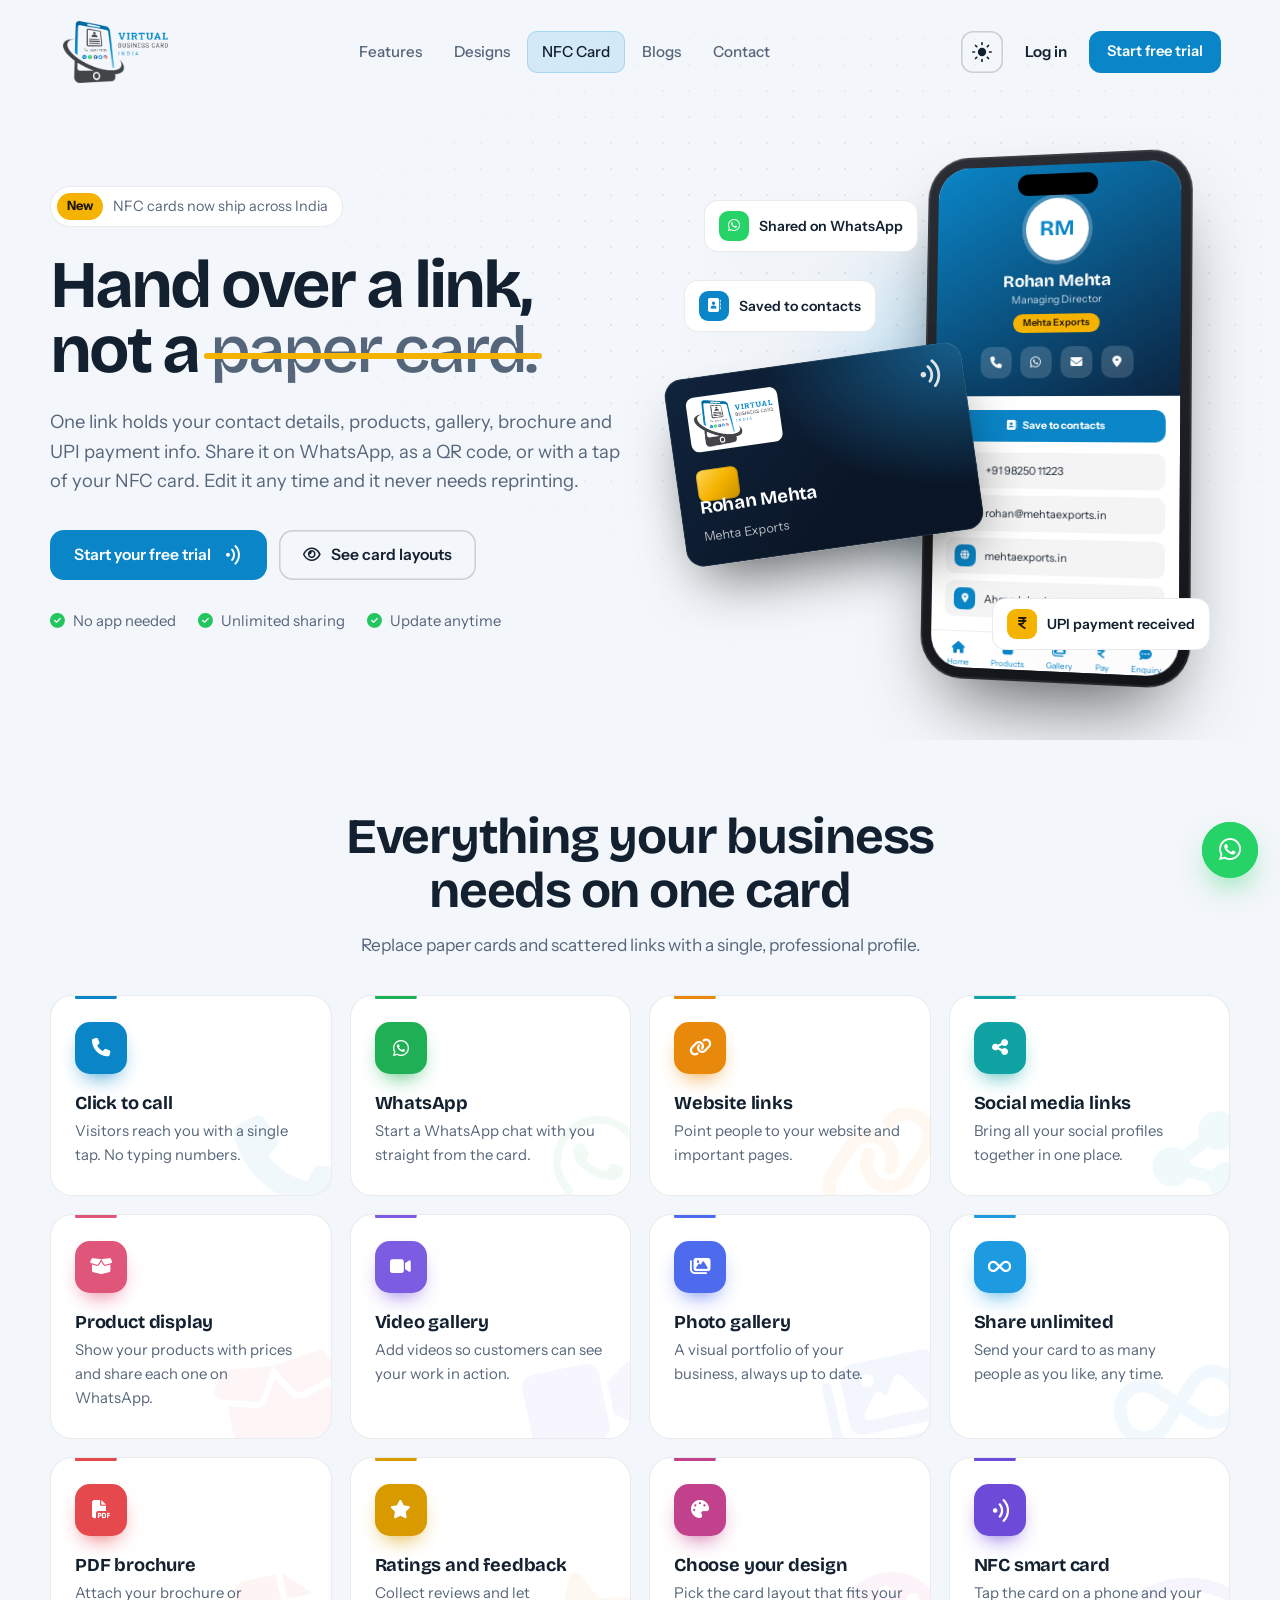
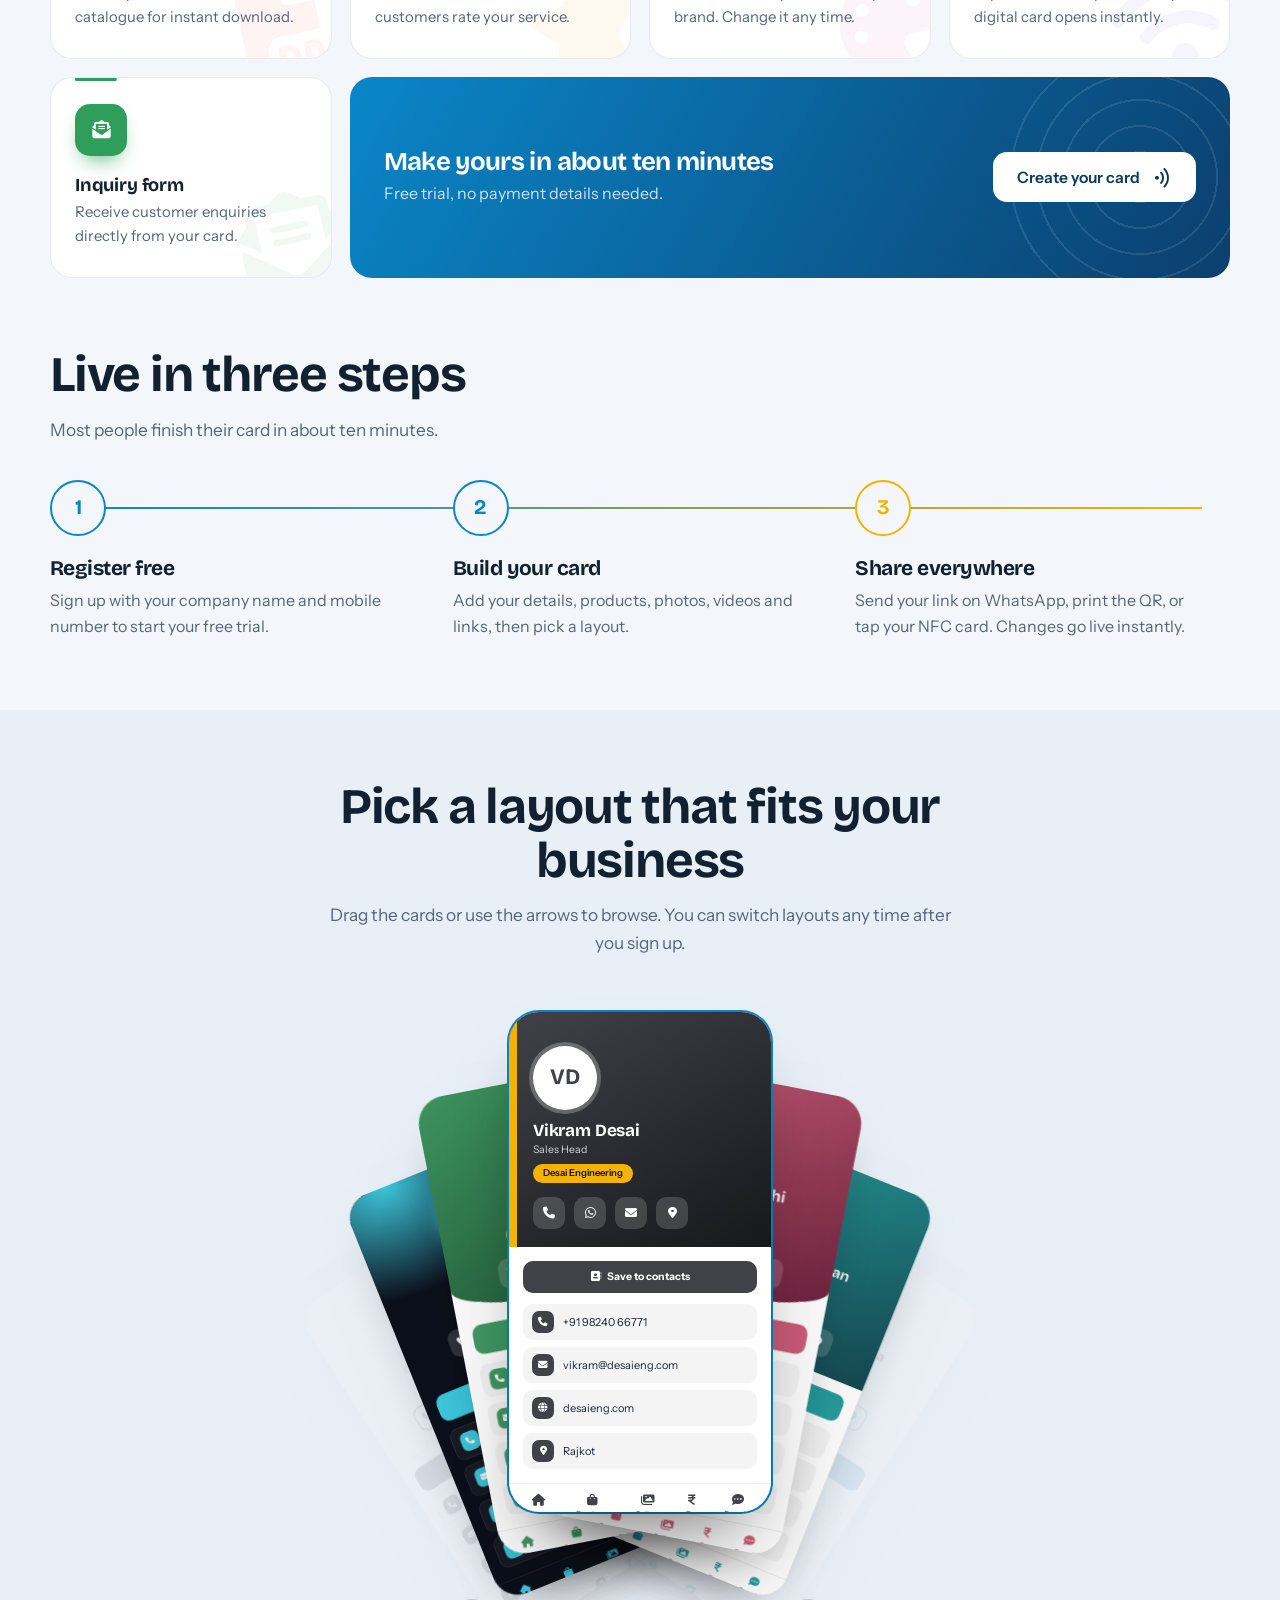
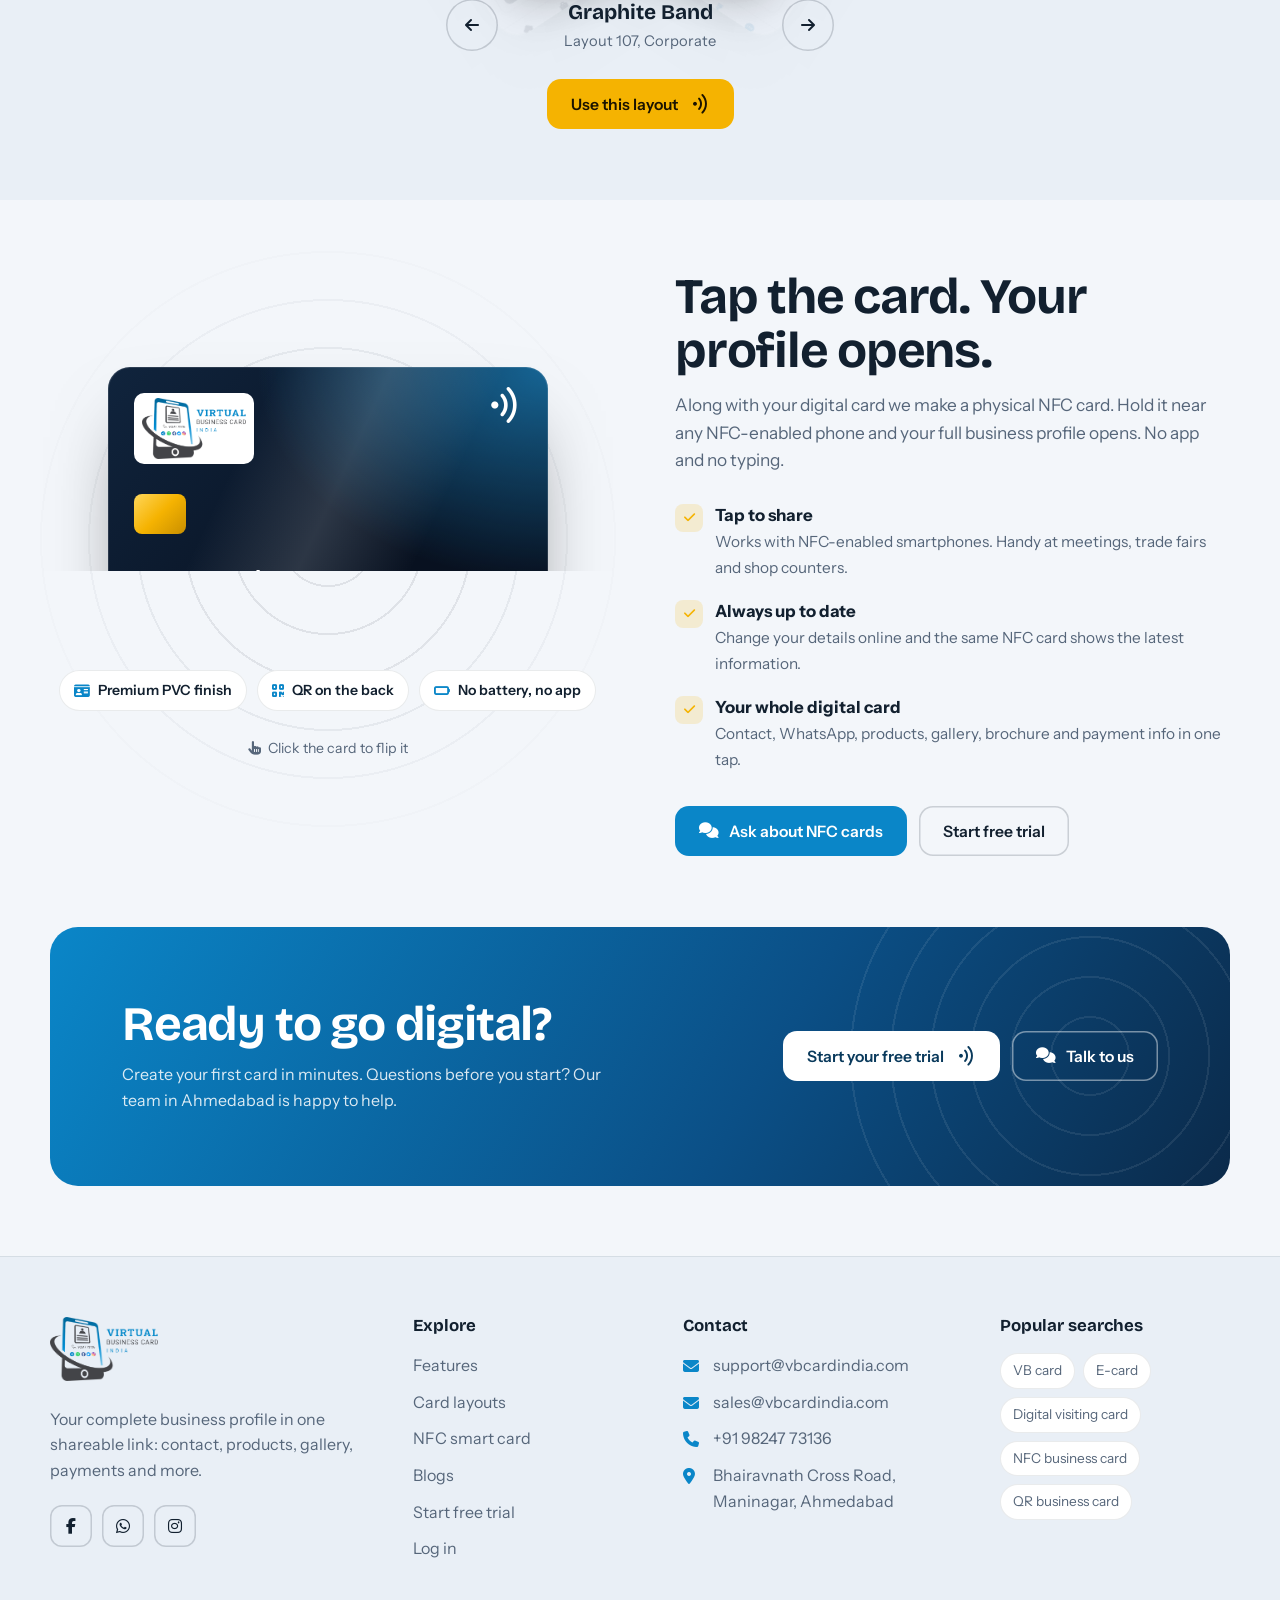
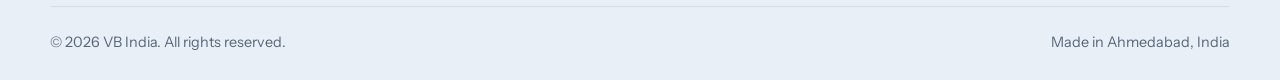
==== index.html @ c8667eff "latest" ====
<!DOCTYPE html>
<html lang="en" data-theme="dark">
<head>
  <meta charset="UTF-8">
  <meta name="viewport" content="width=device-width, initial-scale=1">
  <title>Virtual Business Card India | Digital business card &amp; NFC card</title>
  <meta name="description" content="Share your contact details, products, gallery, brochure and payment info in one link, on WhatsApp, social media, QR code or an NFC card.">
  <link rel="icon" href="assets/images/favicon.png">
  <script>(function(){var t;try{t=localStorage.getItem('vbc-theme')}catch(e){}document.documentElement.setAttribute('data-theme',t||(matchMedia('(prefers-color-scheme: light)').matches?'light':'dark'))})();</script>
  <link rel="stylesheet" href="assets/css/fonts.css">
  <link rel="stylesheet" href="assets/css/fontawesome.min.css">
  <link rel="stylesheet" href="assets/css/style.css">
</head>
<body>

<!-- ============ Header ============ -->
<header class="site-header">
  <div class="container nav-shell">
    <a href="index.html" class="logo" aria-label="Virtual Business Card India home">
      <img class="logo-for-light" src="assets/images/logo-light.png" alt="Virtual Business Card India">
      <img class="logo-for-dark" src="assets/images/logo-dark.png" alt="Virtual Business Card India">
    </a>
    <ul class="nav-links">
      <li><a href="#features">Features</a></li>
      <li><a href="#designs">Designs</a></li>
      <li><a href="#nfc">NFC Card</a></li>
      <li><a href="#">Blogs</a></li>
      <li><a href="#contact">Contact</a></li>
    </ul>
    <div class="nav-actions">
      <button class="theme-toggle" type="button" aria-label="Switch theme">
        <svg viewBox="0 0 24 24" fill="none" aria-hidden="true">
          <mask id="moonMask"><rect width="24" height="24" fill="#fff"/><circle class="moon-mask" cx="24" cy="4" r="7" fill="#000"/></mask>
          <circle class="sun-core" cx="12" cy="12" r="5" fill="currentColor" mask="url(#moonMask)"/>
          <g class="sun-rays" stroke="currentColor" stroke-width="2" stroke-linecap="round"><path d="M12 1v2M12 21v2M4.2 4.2l1.4 1.4M18.4 18.4l1.4 1.4M1 12h2M21 12h2M4.2 19.8l1.4-1.4M18.4 5.6l1.4-1.4"/></g>
        </svg>
      </button>
      <a href="login.html" class="nav-login">Log in</a>
      <a href="register.html" class="btn btn-sm">Start free trial</a>
      <button class="menu-toggle" type="button" aria-label="Open menu" aria-expanded="false"><span></span><span></span><span></span></button>
    </div>
  </div>
</header>

<main>
<!-- ============ Hero ============ -->
<section class="hero">
  <div class="container hero-grid">
    <div>
      <span class="hero-badge"><b>New</b> NFC cards now ship across India</span>
      <h1>
        <span class="line">Hand over a link,</span>
        <span class="line">not a <span class="strike">paper card.</span></span>
      </h1>
      <p class="hero-lead">One link holds your contact details, products, gallery, brochure and UPI payment info. Share it on WhatsApp, as a QR code, or with a tap of your NFC card. Edit it any time and it never needs reprinting.</p>
      <div class="hero-ctas">
        <a href="register.html" class="btn">Start your free trial <span class="tap"><i class="fa-solid fa-wifi fa-rotate-90"></i></span></a>
        <a href="#designs" class="btn btn-ghost"><i class="fa-regular fa-eye"></i> See card layouts</a>
      </div>
      <div class="hero-proof">
        <span><i class="fa-solid fa-circle-check"></i> No app needed</span>
        <span><i class="fa-solid fa-circle-check"></i> Unlimited sharing</span>
        <span><i class="fa-solid fa-circle-check"></i> Update anytime</span>
      </div>
    </div>

    <div class="stage" id="stage" aria-label="An NFC card tapping a phone to open a digital business card">
      <div class="stage-glow"></div>
      <div class="phone">
        <div class="phone-screen">
          <div class="phone-notch"></div>
          <div class="phone-idle"><div><i class="fa-solid fa-wifi fa-rotate-90 nfc-ico"></i>Hold an NFC card near<br>the phone</div></div>
          <div id="heroPhoneCard" class="vcard-slot"></div>
        </div>
      </div>
      <div class="tap-rings" aria-hidden="true"><i></i><i></i><i></i></div>
      <div class="nfc-card" aria-hidden="true">
        <div class="logo-chip"><img src="assets/images/logo-light.png" alt=""></div>
        <i class="fa-solid fa-wifi waves"></i>
        <div class="chip"></div>
        <div class="nfc-name"><b>Rohan Mehta</b><small>Mehta Exports</small></div>
      </div>
      <span class="float-chip" style="left: 30px; top: 70px;"><span class="ic" style="background:#25D366"><i class="fa-brands fa-whatsapp"></i></span>Shared on WhatsApp</span>
      <span class="float-chip" style="left: 10px; top: 150px;"><span class="ic" style="background:var(--brand-deep)"><i class="fa-solid fa-address-book"></i></span>Saved to contacts</span>
      <span class="float-chip" style="right: 20px; bottom: 40px;"><span class="ic" style="background:var(--marigold);color:#1b1300"><i class="fa-solid fa-indian-rupee-sign"></i></span>UPI payment received</span>
    </div>
  </div>
</section>

<!-- ============ Features ============ -->
<section class="section" id="features">
  <div class="container">
    <div class="section-head center">
      <h2>Everything your business needs on one card</h2>
      <p>Replace paper cards and scattered links with a single, professional profile.</p>
    </div>
    <div class="feat-grid">
      <article class="feat" style="--a:#0A86C8">
        <span class="feat-ic"><i class="fa-solid fa-phone"></i></span>
        <h3>Click to call</h3>
        <p>Visitors reach you with a single tap. No typing numbers.</p>
        <i class="fa-solid fa-phone feat-ghost" aria-hidden="true"></i>
      </article>
      <article class="feat" style="--a:#1FAF55">
        <span class="feat-ic"><i class="fa-brands fa-whatsapp"></i></span>
        <h3>WhatsApp</h3>
        <p>Start a WhatsApp chat with you straight from the card.</p>
        <i class="fa-brands fa-whatsapp feat-ghost" aria-hidden="true"></i>
      </article>
      <article class="feat" style="--a:#E8890C">
        <span class="feat-ic"><i class="fa-solid fa-link"></i></span>
        <h3>Website links</h3>
        <p>Point people to your website and important pages.</p>
        <i class="fa-solid fa-link feat-ghost" aria-hidden="true"></i>
      </article>
      <article class="feat" style="--a:#0FA3A3">
        <span class="feat-ic"><i class="fa-solid fa-share-nodes"></i></span>
        <h3>Social media links</h3>
        <p>Bring all your social profiles together in one place.</p>
        <i class="fa-solid fa-share-nodes feat-ghost" aria-hidden="true"></i>
      </article>
      <article class="feat" style="--a:#E0567A">
        <span class="feat-ic"><i class="fa-solid fa-box-open"></i></span>
        <h3>Product display</h3>
        <p>Show your products with prices and share each one on WhatsApp.</p>
        <i class="fa-solid fa-box-open feat-ghost" aria-hidden="true"></i>
      </article>
      <article class="feat" style="--a:#7C5CE0">
        <span class="feat-ic"><i class="fa-solid fa-video"></i></span>
        <h3>Video gallery</h3>
        <p>Add videos so customers can see your work in action.</p>
        <i class="fa-solid fa-video feat-ghost" aria-hidden="true"></i>
      </article>
      <article class="feat" style="--a:#4F6BED">
        <span class="feat-ic"><i class="fa-solid fa-images"></i></span>
        <h3>Photo gallery</h3>
        <p>A visual portfolio of your business, always up to date.</p>
        <i class="fa-solid fa-images feat-ghost" aria-hidden="true"></i>
      </article>
      <article class="feat" style="--a:#1E9BE0">
        <span class="feat-ic"><i class="fa-solid fa-infinity"></i></span>
        <h3>Share unlimited</h3>
        <p>Send your card to as many people as you like, any time.</p>
        <i class="fa-solid fa-infinity feat-ghost" aria-hidden="true"></i>
      </article>
      <article class="feat" style="--a:#E5484D">
        <span class="feat-ic"><i class="fa-solid fa-file-pdf"></i></span>
        <h3>PDF brochure</h3>
        <p>Attach your brochure or catalogue for instant download.</p>
        <i class="fa-solid fa-file-pdf feat-ghost" aria-hidden="true"></i>
      </article>
      <article class="feat" style="--a:#D99A00">
        <span class="feat-ic"><i class="fa-solid fa-star"></i></span>
        <h3>Ratings and feedback</h3>
        <p>Collect reviews and let customers rate your service.</p>
        <i class="fa-solid fa-star feat-ghost" aria-hidden="true"></i>
      </article>
      <article class="feat" style="--a:#C2418C">
        <span class="feat-ic"><i class="fa-solid fa-palette"></i></span>
        <h3>Choose your design</h3>
        <p>Pick the card layout that fits your brand. Change it any time.</p>
        <i class="fa-solid fa-palette feat-ghost" aria-hidden="true"></i>
      </article>
      <article class="feat" style="--a:#6D4BD8">
        <span class="feat-ic"><i class="fa-solid fa-wifi fa-rotate-90"></i></span>
        <h3>NFC smart card</h3>
        <p>Tap the card on a phone and your digital card opens instantly.</p>
        <i class="fa-solid fa-wifi fa-rotate-90 feat-ghost" aria-hidden="true"></i>
      </article>
      <article class="feat" style="--a:#2F9E5B">
        <span class="feat-ic"><i class="fa-solid fa-envelope-open-text"></i></span>
        <h3>Inquiry form</h3>
        <p>Receive customer enquiries directly from your card.</p>
        <i class="fa-solid fa-envelope-open-text feat-ghost" aria-hidden="true"></i>
      </article>
      <div class="feat-cta">
        <div>
          <h3>Make yours in about ten minutes</h3>
          <p>Free trial, no payment details needed.</p>
        </div>
        <a href="register.html" class="btn btn-light">Create your card <span class="tap"><i class="fa-solid fa-wifi fa-rotate-90"></i></span></a>
      </div>
    </div>
  </div>
</section>

<!-- ============ How it works ============ -->
<section class="section" style="padding-top:0">
  <div class="container">
    <div class="section-head">
      <h2>Live in three steps</h2>
      <p>Most people finish their card in about ten minutes.</p>
    </div>
    <div class="steps">
      <div class="step"><span class="step-num">1</span><h3>Register free</h3><p>Sign up with your company name and mobile number to start your free trial.</p></div>
      <div class="step"><span class="step-num">2</span><h3>Build your card</h3><p>Add your details, products, photos, videos and links, then pick a layout.</p></div>
      <div class="step"><span class="step-num">3</span><h3>Share everywhere</h3><p>Send your link on WhatsApp, print the QR, or tap your NFC card. Changes go live instantly.</p></div>
    </div>
  </div>
</section>

<!-- ============ Card layouts deck ============ -->
<section class="section layouts" id="designs">
  <div class="container">
    <div class="section-head center">
      <h2>Pick a layout that fits your business</h2>
      <p>Drag the cards or use the arrows to browse. You can switch layouts any time after you sign up.</p>
    </div>
    <div class="deck" id="deck" tabindex="0" aria-roledescription="carousel" aria-label="Card layouts. Use left and right arrow keys to browse."></div>
    <div class="deck-controls">
      <button class="deck-arrow" id="deckPrev" type="button" aria-label="Previous layout"><i class="fa-solid fa-arrow-left"></i></button>
      <div class="deck-info" aria-live="polite">
        <div class="d-name" id="deckName"></div>
        <div class="d-sub" id="deckSub"></div>
      </div>
      <button class="deck-arrow" id="deckNext" type="button" aria-label="Next layout"><i class="fa-solid fa-arrow-right"></i></button>
    </div>
    <div class="deck-use"><a href="register.html" id="deckUse" class="btn btn-gold">Use this layout <span class="tap"><i class="fa-solid fa-wifi fa-rotate-90"></i></span></a></div>
  </div>
</section>

<!-- ============ NFC ============ -->
<section class="section" id="nfc">
  <div class="container nfc-grid">
    <div class="nfc-visual">
      <div class="flip-card" id="flipCard" tabindex="0" role="button" aria-pressed="false" aria-label="Flip the NFC card">
        <div class="flip-face flip-front">
          <div class="logo-chip"><img src="assets/images/logo-light.png" alt=""></div>
          <i class="fa-solid fa-wifi waves"></i>
          <div class="chip"></div>
          <div class="flip-name"><b>Your name here</b><small>NFC smart card</small></div>
        </div>
        <div class="flip-face flip-back">
          <div class="qr" id="qr" aria-hidden="true"></div>
          <div>
            <h4>No NFC? Scan the QR.</h4>
            <p>Every card has a QR code on the back that opens the same profile on any phone camera.</p>
          </div>
        </div>
      </div>
      <div class="nfc-specs">
        <span><i class="fa-solid fa-id-card"></i> Premium PVC finish</span>
        <span><i class="fa-solid fa-qrcode"></i> QR on the back</span>
        <span><i class="fa-solid fa-battery-empty"></i> No battery, no app</span>
      </div>
      <span class="flip-hint"><i class="fa-solid fa-hand-pointer"></i> Click the card to flip it</span>
    </div>
    <div>
      <div class="section-head" style="margin-bottom:0">
        <h2>Tap the card. Your profile opens.</h2>
        <p>Along with your digital card we make a physical NFC card. Hold it near any NFC-enabled phone and your full business profile opens. No app and no typing.</p>
      </div>
      <ul class="check-list">
        <li><i class="fa-solid fa-check"></i><div><b>Tap to share</b><span>Works with NFC-enabled smartphones. Handy at meetings, trade fairs and shop counters.</span></div></li>
        <li><i class="fa-solid fa-check"></i><div><b>Always up to date</b><span>Change your details online and the same NFC card shows the latest information.</span></div></li>
        <li><i class="fa-solid fa-check"></i><div><b>Your whole digital card</b><span>Contact, WhatsApp, products, gallery, brochure and payment info in one tap.</span></div></li>
      </ul>
      <div class="btn-row">
        <button class="btn" type="button" data-open-modal><i class="fa-solid fa-comments"></i> Ask about NFC cards</button>
        <a href="register.html" class="btn btn-ghost">Start free trial</a>
      </div>
    </div>
  </div>
</section>

<!-- ============ CTA ============ -->
<section class="section" style="padding-top:0">
  <div class="container">
    <div class="cta-band reveal">
      <div>
        <h2>Ready to go digital?</h2>
        <p>Create your first card in minutes. Questions before you start? Our team in Ahmedabad is happy to help.</p>
      </div>
      <div class="btn-row">
        <a href="register.html" class="btn btn-light">Start your free trial <span class="tap"><i class="fa-solid fa-wifi fa-rotate-90"></i></span></a>
        <button class="btn btn-ghost" type="button" data-open-modal><i class="fa-solid fa-comments"></i> Talk to us</button>
      </div>
    </div>
  </div>
</section>
</main>

<!-- ============ Footer ============ -->
<footer class="site-footer" id="contact">
  <div class="container">
    <div class="footer-grid">
      <div>
        <a href="index.html" class="logo">
          <img class="logo-for-light" src="assets/images/logo-light.png" alt="Virtual Business Card India">
          <img class="logo-for-dark" src="assets/images/logo-dark.png" alt="Virtual Business Card India">
        </a>
        <p class="footer-about">Your complete business profile in one shareable link: contact, products, gallery, payments and more.</p>
        <div class="socials">
          <a href="#" aria-label="Facebook"><i class="fa-brands fa-facebook-f"></i></a>
          <a href="https://wa.me/919824773136" aria-label="WhatsApp" target="_blank" rel="noopener"><i class="fa-brands fa-whatsapp"></i></a>
          <a href="#" aria-label="Instagram"><i class="fa-brands fa-instagram"></i></a>
        </div>
      </div>
      <div>
        <h4>Explore</h4>
        <ul class="footer-links">
          <li><a href="#features">Features</a></li>
          <li><a href="#designs">Card layouts</a></li>
          <li><a href="#nfc">NFC smart card</a></li>
          <li><a href="#">Blogs</a></li>
          <li><a href="register.html">Start free trial</a></li>
          <li><a href="login.html">Log in</a></li>
        </ul>
      </div>
      <div>
        <h4>Contact</h4>
        <ul class="footer-links footer-contact">
          <li><i class="fa-solid fa-envelope"></i><a href="mailto:support@vbcardindia.com">support@vbcardindia.com</a></li>
          <li><i class="fa-solid fa-envelope"></i><a href="mailto:sales@vbcardindia.com">sales@vbcardindia.com</a></li>
          <li><i class="fa-solid fa-phone"></i><a href="tel:+919824773136">+91 98247 73136</a></li>
          <li><i class="fa-solid fa-location-dot"></i><span>Bhairavnath Cross Road, Maninagar, Ahmedabad</span></li>
        </ul>
      </div>
      <div>
        <h4>Popular searches</h4>
        <div class="tags">
          <a href="#">VB card</a><a href="#">E-card</a><a href="#">Digital visiting card</a><a href="#">NFC business card</a><a href="#">QR business card</a>
        </div>
      </div>
    </div>
    <div class="footer-bottom">
      <span>© <span data-year>2026</span> VB India. All rights reserved.</span>
      <span>Made in Ahmedabad, India</span>
    </div>
  </div>
</footer>

<a class="wa-float" href="https://wa.me/919824773136" target="_blank" rel="noopener" aria-label="Chat on WhatsApp"><i class="fa-brands fa-whatsapp"></i></a>

<!-- ============ Talk to us modal ============ -->
<div class="modal" id="talkModal" aria-hidden="true" role="dialog" aria-modal="true" aria-labelledby="talkTitle">
  <div class="modal-box">
    <button class="modal-close" type="button" aria-label="Close"><i class="fa-solid fa-xmark"></i></button>
    <h3 id="talkTitle">Talk to us</h3>
    <p>Leave your details and we'll call you back, usually within a working day.</p>
    <form novalidate>
      <div class="field">
        <input id="tName" type="text" placeholder=" " required autocomplete="name">
        <i class="fa-solid fa-user"></i><label for="tName">Name</label>
        <div class="err">Enter your name.</div>
      </div>
      <div class="field">
        <input id="tMobile" type="tel" placeholder=" " required data-type="mobile" inputmode="numeric" autocomplete="tel">
        <i class="fa-solid fa-phone"></i><label for="tMobile">Mobile number</label>
        <div class="err">Enter a 10-digit mobile number.</div>
      </div>
      <div class="field">
        <textarea id="tMsg" placeholder=" "></textarea>
        <i class="fa-solid fa-message"></i><label for="tMsg">Message (optional)</label>
      </div>
      <button class="btn btn-block" type="submit">Send message <i class="fa-solid fa-paper-plane"></i></button>
    </form>
  </div>
</div>

<script src="assets/js/cards.js"></script>
<script src="assets/js/main.js"></script>
<script src="assets/js/home.js"></script>
</body>
</html>
---- assets/css/fonts.css ----
/* Self-hosted variable fonts (work offline) */
@font-face {
  font-family: "Bricolage Grotesque";
  src: url("../fonts/bricolage-grotesque-latin-wght-normal.woff2") format("woff2-variations");
  font-weight: 200 800; font-style: normal; font-display: swap;
}
@font-face {
  font-family: "Instrument Sans";
  src: url("../fonts/instrument-sans-latin-wght-normal.woff2") format("woff2-variations");
  font-weight: 400 700; font-style: normal; font-display: swap;
}
---- assets/css/style.css ----
/* ==========================================================================
   Virtual Business Card India — main stylesheet
   Themes: [data-theme="dark"] (default) and [data-theme="light"]
   ========================================================================== */

/* ---------- Tokens ---------- */
:root {
  --font-display: "Bricolage Grotesque", "Segoe UI", system-ui, sans-serif;
  --font-body: "Instrument Sans", "Segoe UI", system-ui, sans-serif;

  /* brand (taken from the logo) */
  --brand: #1E9BE0;          /* logo blue, lifted for dark bg */
  --brand-deep: #0A86C8;     /* logo blue */
  --brand-soft: rgba(30, 155, 224, .14);
  --marigold: #F5B301;       /* warm accent: NFC chip, highlights */
  --marigold-soft: rgba(245, 179, 1, .16);
  --graphite: #404247;       /* logo grey */
  --ok: #22C55E;
  --danger: #F0525F;

  --radius-s: 10px;
  --radius-m: 16px;
  --radius-l: 28px;
  --ease-out: cubic-bezier(.22, 1, .36, 1);
  --ease-spring: cubic-bezier(.34, 1.56, .64, 1);
  --container: 1180px;
}

[data-theme="dark"] {
  --bg: #0B1422;
  --bg-2: #0F1B2D;
  --surface: #13213A;
  --surface-2: #192A46;
  --line: rgba(220, 232, 248, .09);
  --line-strong: rgba(220, 232, 248, .18);
  --text: #E9EFF6;
  --muted: #93A3BA;
  --header-bg: rgba(11, 20, 34, .72);
  --shadow: 0 24px 60px -20px rgba(0, 0, 0, .6);
  --grid-dot: rgba(220, 232, 248, .07);
  color-scheme: dark;
}

[data-theme="light"] {
  --bg: #F3F6FA;
  --bg-2: #E9EFF6;
  --surface: #FFFFFF;
  --surface-2: #F6F9FC;
  --line: rgba(18, 32, 47, .09);
  --line-strong: rgba(18, 32, 47, .18);
  --text: #12202F;
  --muted: #56667A;
  --brand: #0A86C8;
  --header-bg: rgba(255, 255, 255, .78);
  --shadow: 0 24px 60px -24px rgba(16, 40, 72, .28);
  --grid-dot: rgba(18, 32, 47, .08);
  color-scheme: light;
}

/* ---------- Base ---------- */
*, *::before, *::after { box-sizing: border-box; }
html { scroll-behavior: smooth; }
body {
  margin: 0;
  font-family: var(--font-body);
  font-size: 1rem;
  line-height: 1.6;
  color: var(--text);
  background: var(--bg);
  -webkit-font-smoothing: antialiased;
  overflow-x: hidden;
  transition: background-color .4s ease, color .4s ease;
}
img { max-width: 100%; display: block; }
a { color: inherit; text-decoration: none; }
button { font: inherit; color: inherit; cursor: pointer; border: 0; background: none; }
h1, h2, h3, h4 { font-family: var(--font-display); line-height: 1.08; margin: 0; letter-spacing: -.025em; }
p { margin: 0; }
:focus-visible { outline: 2px solid var(--brand); outline-offset: 3px; border-radius: 6px; }
::selection { background: var(--brand); color: #fff; }

.container { width: min(var(--container), 100% - 40px); margin-inline: auto; }
.section { padding-block: clamp(44px, 5.5vw, 76px); position: relative; }
.section-head { max-width: 640px; margin-bottom: 36px; }
.section-head h2 { font-size: clamp(2rem, 4.2vw, 3.1rem); }
.section-head p { color: var(--muted); margin-top: 14px; font-size: 1.08rem; max-width: 56ch; }
.section-head.center { margin-inline: auto; text-align: center; }
.section-head.center p { margin-inline: auto; }
.sr-only { position: absolute; width: 1px; height: 1px; overflow: hidden; clip: rect(0 0 0 0); white-space: nowrap; }

/* logo swaps with theme */
.logo { display: inline-flex; align-items: center; }
.logo img { height: 62px; width: auto; }
[data-theme="dark"] .logo-for-light,
[data-theme="light"] .logo-for-dark { display: none; }

/* ---------- Buttons ----------
   Primary: NFC "tap" rings pulse out from the icon on hover,
   plus a click ripple from the pointer position.                  */
.btn {
  --btn-bg: var(--brand-deep);
  --btn-fg: #fff;
  position: relative;
  display: inline-flex; align-items: center; justify-content: center; gap: 10px;
  height: 50px; padding: 0 24px;
  border-radius: 14px;
  font-weight: 600; font-size: .98rem;
  background: var(--btn-bg); color: var(--btn-fg);
  overflow: hidden; isolation: isolate;
  transition: transform .35s var(--ease-spring), box-shadow .35s ease, background-color .3s ease;
  white-space: nowrap;
}
.btn i { position: relative; z-index: 1; }
.btn:hover { transform: translateY(-2px); box-shadow: 0 14px 30px -12px rgba(10, 134, 200, .7); }
.btn:active { transform: translateY(0) scale(.98); }
.btn .tap {
  position: relative; display: grid; place-items: center;
  width: 22px; height: 22px;
}
.btn .tap::before, .btn .tap::after {
  content: ""; position: absolute; inset: -2px; border-radius: 50%;
  border: 2px solid currentColor; opacity: 0; transform: scale(.4);
}
.btn:hover .tap::before { animation: tapRing 1.2s ease-out infinite; }
.btn:hover .tap::after  { animation: tapRing 1.2s ease-out .4s infinite; }
@keyframes tapRing {
  0% { opacity: .9; transform: scale(.5); }
  100% { opacity: 0; transform: scale(2.1); }
}
.btn .ripple {
  position: absolute; border-radius: 50%; pointer-events: none; z-index: -1;
  background: rgba(255, 255, 255, .35);
  transform: scale(0); animation: ripple .65s ease-out forwards;
}
@keyframes ripple { to { transform: scale(4); opacity: 0; } }

.btn-ghost {
  --btn-bg: transparent; --btn-fg: var(--text);
  box-shadow: inset 0 0 0 1.5px var(--line-strong);
}
.btn-ghost::before {
  content: ""; position: absolute; inset: 0; z-index: -1;
  background: var(--brand-soft);
  clip-path: circle(0% at var(--mx, 50%) var(--my, 50%));
  transition: clip-path .5s var(--ease-out);
}
.btn-ghost:hover { box-shadow: inset 0 0 0 1.5px var(--brand); }
.btn-ghost:hover::before { clip-path: circle(150% at var(--mx, 50%) var(--my, 50%)); }
.btn-gold { --btn-bg: var(--marigold); --btn-fg: #1B1300; }
.btn-gold:hover { box-shadow: 0 14px 30px -12px rgba(245, 179, 1, .7); }
.btn-light { --btn-bg: #fff; --btn-fg: #0A3A5C; }
.btn-sm { height: 42px; padding: 0 18px; font-size: .92rem; border-radius: 12px; }
.btn-block { width: 100%; }

/* ---------- Header ---------- */
.site-header {
  position: fixed; inset: 14px 0 auto; z-index: 1000;
  transition: inset .4s var(--ease-out);
}
.nav-shell {
  display: flex; align-items: center; justify-content: space-between; gap: 18px;
  padding: 6px 8px 6px 12px;
  border-radius: 20px;
  background: transparent;
  border: 1px solid transparent;
  transition: background-color .4s ease, border-color .4s ease, box-shadow .4s ease, padding .4s var(--ease-out);
}
.site-header.scrolled { inset-block-start: 8px; }
.site-header.scrolled .nav-shell {
  background: var(--header-bg);
  border-color: var(--line);
  box-shadow: var(--shadow);
  backdrop-filter: blur(18px) saturate(1.4);
  -webkit-backdrop-filter: blur(18px) saturate(1.4);
}
.site-header.scrolled .logo img, .site-header.solid .logo img { height: 52px; }
.logo img { transition: height .4s var(--ease-out); }

.nav-links { position: relative; display: flex; gap: 2px; list-style: none; margin: 0; padding: 0; }
.nav-links a {
  position: relative; z-index: 1; display: block;
  padding: 9px 15px; font-weight: 500; font-size: .95rem; color: var(--muted);
  border-radius: 10px; transition: color .25s ease;
}
.nav-links a:hover, .nav-links a.active { color: var(--text); }
/* sliding "lens" that follows the hovered link */
.nav-lens {
  position: absolute; top: 0; left: 0; height: 100%; z-index: 0;
  border-radius: 10px; background: var(--brand-soft);
  box-shadow: inset 0 0 0 1px rgba(30, 155, 224, .25);
  opacity: 0; pointer-events: none;
  transition: transform .45s var(--ease-spring), width .45s var(--ease-spring), opacity .25s ease;
}
.nav-actions { display: flex; align-items: center; gap: 8px; }
.nav-login { padding: 9px 14px; font-weight: 600; font-size: .95rem; border-radius: 10px; }
.nav-login:hover { color: var(--brand); }

/* theme toggle: sun ↔ moon morph */
.theme-toggle {
  width: 42px; height: 42px; border-radius: 12px; display: grid; place-items: center;
  box-shadow: inset 0 0 0 1.5px var(--line-strong);
  transition: box-shadow .3s ease, transform .4s var(--ease-spring);
}
.theme-toggle:hover { box-shadow: inset 0 0 0 1.5px var(--brand); transform: rotate(-12deg); }
.theme-toggle svg { width: 20px; height: 20px; overflow: visible; }
.theme-toggle .sun-core { transition: r .5s var(--ease-spring), transform .5s var(--ease-out); transform-origin: center; }
.theme-toggle .sun-rays { transition: transform .6s var(--ease-out), opacity .3s ease; transform-origin: center; }
.theme-toggle .moon-mask { transition: transform .6s var(--ease-out); }
[data-theme="dark"] .theme-toggle .sun-rays { transform: rotate(-90deg) scale(.4); opacity: 0; }
[data-theme="dark"] .theme-toggle .sun-core { r: 8; }
[data-theme="dark"] .theme-toggle .moon-mask { transform: translate(-7px, 5px); }
[data-theme="light"] .theme-toggle .moon-mask { transform: translate(14px, -10px); }

.menu-toggle { display: none; width: 42px; height: 42px; border-radius: 12px; box-shadow: inset 0 0 0 1.5px var(--line-strong); position: relative; }
.menu-toggle span { position: absolute; left: 11px; right: 11px; height: 2px; border-radius: 2px; background: var(--text); transition: transform .35s var(--ease-out), opacity .2s; }
.menu-toggle span:nth-child(1) { top: 14px; }
.menu-toggle span:nth-child(2) { top: 20px; }
.menu-toggle span:nth-child(3) { top: 26px; }
.nav-open .menu-toggle span:nth-child(1) { transform: translateY(6px) rotate(45deg); }
.nav-open .menu-toggle span:nth-child(2) { opacity: 0; }
.nav-open .menu-toggle span:nth-child(3) { transform: translateY(-6px) rotate(-45deg); }

/* ---------- Hero ---------- */
.hero {
  position: relative; padding: 130px 0 50px; overflow: hidden;
}
.hero::before { /* dotted grid, fades out */
  content: ""; position: absolute; inset: 0; z-index: -1;
  background-image: radial-gradient(var(--grid-dot) 1.2px, transparent 1.2px);
  background-size: 26px 26px;
  mask-image: radial-gradient(ellipse 70% 60% at 70% 40%, #000 30%, transparent 75%);
}
.hero-grid { display: grid; grid-template-columns: 1.05fr 1fr; gap: 40px; align-items: center; }
.hero-badge {
  display: inline-flex; align-items: center; gap: 10px;
  padding: 6px 14px 6px 6px; border-radius: 999px;
  background: var(--surface); border: 1px solid var(--line);
  font-size: .9rem; color: var(--muted); margin-bottom: 26px;
}
.hero-badge b { background: var(--marigold); color: #1B1300; font-weight: 700; padding: 3px 10px; border-radius: 999px; font-size: .8rem; }
.hero h1 {
  font-size: clamp(2.6rem, 5.2vw, 4.4rem);
  font-weight: 700; letter-spacing: -.045em; line-height: .98;
}
.hero h1 .line { display: block; }
.hero h1 .strike {
  position: relative; color: var(--muted); font-weight: 500;
}
.hero h1 .strike::after { /* the paper card gets crossed out on load */
  content: ""; position: absolute; left: -2%; right: -2%; top: 54%;
  height: .09em; background: var(--marigold); border-radius: 4px;
  transform: scaleX(0); transform-origin: left; animation: strike .7s .5s var(--ease-out) forwards;
}
@keyframes strike { to { transform: scaleX(1); } }
.hero-lead { margin-top: 24px; max-width: 50ch; font-size: 1.15rem; color: var(--muted); }
.hero-ctas { display: flex; flex-wrap: wrap; gap: 12px; margin-top: 34px; }
.hero-proof { display: flex; flex-wrap: wrap; gap: 22px; margin-top: 30px; color: var(--muted); font-size: .93rem; }
.hero-proof span { display: inline-flex; align-items: center; gap: 8px; }
.hero-proof i { color: var(--ok); }

/* hero stage: an NFC card taps the phone and the profile opens */
.stage { position: relative; height: 560px; perspective: 1400px; }
.stage-glow {
  position: absolute; width: 420px; height: 420px; right: 40px; top: 60px; border-radius: 50%;
  background: radial-gradient(circle, rgba(30,155,224,.35), transparent 65%);
  filter: blur(20px); z-index: -1;
}
.phone {
  position: absolute; right: 40px; top: 20px; width: 270px; height: 530px;
  border-radius: 42px; padding: 11px;
  background: linear-gradient(160deg, #2b2e35, #121418);
  box-shadow: 0 40px 80px -30px rgba(0,0,0,.7), inset 0 0 0 2px rgba(255,255,255,.08);
  transform: rotateY(-14deg) rotateX(4deg);
  transform-style: preserve-3d;
}
.phone-screen {
  position: relative; height: 100%; border-radius: 32px; overflow: hidden;
  background: #0d1726;
}
.phone-notch { position: absolute; top: 9px; left: 50%; translate: -50% 0; width: 82px; height: 22px; border-radius: 20px; background: #000; z-index: 5; }
.phone-idle {
  position: absolute; inset: 0; display: grid; place-items: center; text-align: center;
  color: #7f93ad; font-size: .85rem; transition: opacity .4s ease;
}
.phone-idle .nfc-ico { font-size: 2.2rem; color: var(--brand); margin-bottom: 8px; display: block; }
.phone .vcard { position: absolute; inset: 0; border-radius: 0; transform: translateY(100%); transition: transform .8s var(--ease-out); }
.stage.tapped .phone .vcard { transform: translateY(0); }
.stage.tapped .phone-idle { opacity: 0; }

.nfc-card {
  position: absolute; left: 0; top: 230px; width: 300px; aspect-ratio: 1.586;
  border-radius: 18px; padding: 20px;
  background:
    radial-gradient(120% 140% at 100% 0%, rgba(30,155,224,.55), transparent 55%),
    linear-gradient(135deg, #10243d, #0a1525 70%);
  color: #fff; box-shadow: 0 30px 60px -20px rgba(0,0,0,.65), inset 0 0 0 1px rgba(255,255,255,.12);
  transform: rotate(-12deg) translate(-40px, 30px);
  opacity: 0;
  animation: cardIn 1s .3s var(--ease-out) forwards;
  z-index: 4;
}
@keyframes cardIn { to { opacity: 1; transform: rotate(-8deg) translate(0, 0); } }
.stage.ready .nfc-card { animation: none; opacity: 1; transform: rotate(-8deg); transition: transform .9s var(--ease-out); }
.stage.ready.tapping .nfc-card { transform: rotate(-3deg) translate(150px, -40px); transition-duration: .7s; }
.nfc-card .chip {
  width: 42px; height: 32px; border-radius: 7px; margin-top: 18px;
  background: linear-gradient(135deg, #ffd65a, var(--marigold) 50%, #c98f00);
  box-shadow: inset 0 0 0 1px rgba(0,0,0,.18);
}
.nfc-card .waves { position: absolute; right: 20px; top: 18px; font-size: 1.4rem; opacity: .85; transform: rotate(90deg); }
.nfc-card .logo-chip { width: 92px; background: #fff; border-radius: 8px; padding: 4px 6px; }
.nfc-card .nfc-name { position: absolute; left: 20px; bottom: 18px; }
.nfc-card .nfc-name b { display: block; font-family: var(--font-display); font-size: 1.15rem; letter-spacing: -.01em; }
.nfc-card .nfc-name small { opacity: .7; font-size: .78rem; }
.tap-rings { position: absolute; right: 170px; top: 280px; width: 10px; height: 10px; z-index: 3; pointer-events: none; }
.tap-rings i { position: absolute; inset: 0; border-radius: 50%; border: 2px solid var(--brand); opacity: 0; }
.stage.tapping .tap-rings i { animation: bigRing 1s ease-out forwards; }
.stage.tapping .tap-rings i:nth-child(2) { animation-delay: .2s; }
.stage.tapping .tap-rings i:nth-child(3) { animation-delay: .4s; }
@keyframes bigRing { 0% { opacity: 1; transform: scale(1); } 100% { opacity: 0; transform: scale(18); } }

.float-chip {
  position: absolute; display: inline-flex; align-items: center; gap: 10px;
  padding: 10px 14px; border-radius: 14px; font-size: .88rem; font-weight: 600;
  background: var(--surface); border: 1px solid var(--line); box-shadow: var(--shadow);
  opacity: 0; transform: translateY(10px) scale(.95);
  transition: opacity .5s ease, transform .6s var(--ease-spring);
  z-index: 6;
}
.float-chip .ic { width: 30px; height: 30px; border-radius: 9px; display: grid; place-items: center; color: #fff; font-size: .85rem; }
.stage.tapped .float-chip { opacity: 1; transform: none; }
.stage.tapped .float-chip:nth-of-type(2) { transition-delay: .5s; }
.stage.tapped .float-chip:nth-of-type(3) { transition-delay: .7s; }


/* ---------- Steps ---------- */
.steps { display: grid; grid-template-columns: repeat(3, 1fr); gap: 28px; position: relative; counter-reset: step; }
.steps::before { /* the connecting line draws itself when visible */
  content: ""; position: absolute; left: 28px; right: 28px; top: 27px; height: 2px;
  background: linear-gradient(90deg, var(--brand), var(--marigold));
  transform: scaleX(0); transform-origin: left; transition: transform 1.4s var(--ease-out);
}
.steps.in::before { transform: scaleX(1); }
.step { position: relative; }
.step-num {
  width: 56px; height: 56px; border-radius: 50%; display: grid; place-items: center;
  font-family: var(--font-display); font-weight: 700; font-size: 1.3rem;
  background: var(--bg); border: 2px solid var(--brand); color: var(--brand);
  position: relative; z-index: 1; margin-bottom: 22px;
}
.step:last-child .step-num { border-color: var(--marigold); color: var(--marigold); }
.step h3 { font-size: 1.3rem; margin-bottom: 8px; }
.step p { color: var(--muted); max-width: 32ch; }

/* ---------- Card deck slider ---------- */
.layouts { background: var(--bg-2); overflow: hidden; }
.deck-filters { display: flex; flex-wrap: wrap; justify-content: center; gap: 8px; margin-bottom: 30px; }
.chip-btn {
  padding: 8px 16px; border-radius: 999px; font-size: .9rem; font-weight: 600; color: var(--muted);
  box-shadow: inset 0 0 0 1.5px var(--line-strong); transition: all .3s ease;
}
.chip-btn:hover { color: var(--text); }
.chip-btn[aria-pressed="true"] { background: var(--text); color: var(--bg); box-shadow: none; }
.chip-btn .count { opacity: .55; margin-left: 4px; font-weight: 500; }

.deck {
  position: relative; height: 560px; margin-inline: auto; max-width: 1000px;
  perspective: 1600px; touch-action: pan-y; user-select: none; isolation: isolate;
}
.deck-card {
  position: absolute; left: 50%; top: 20px; width: 262px; height: 500px;
  margin-left: -131px;
  transform-origin: 50% 120%;
  transition: transform .75s var(--ease-out), opacity .5s ease, filter .5s ease;
  cursor: grab; will-change: transform;
}
.deck-card.is-active { cursor: grab; }
.deck-card.dragging { transition: none; cursor: grabbing; }
.deck-card:not(.is-active) .vcard { filter: saturate(.75) brightness(.85); }
[data-theme="light"] .deck-card:not(.is-active) .vcard { filter: saturate(.8) brightness(.97); }
.deck-card .vcard { transition: filter .5s ease, box-shadow .5s ease; }
.deck-card.is-active .vcard { box-shadow: 0 40px 70px -30px rgba(0,0,0,.55), 0 0 0 2px var(--brand); }
.deck-card.tossed { transition: transform .45s cubic-bezier(.5,0,.75,0), opacity .45s ease; }

.deck-controls { position: relative; z-index: 2; display: flex; align-items: center; justify-content: center; gap: 22px; margin-top: 18px; }
.deck-arrow {
  width: 52px; height: 52px; border-radius: 50%; display: grid; place-items: center;
  box-shadow: inset 0 0 0 1.5px var(--line-strong); transition: all .35s var(--ease-spring);
}
.deck-arrow:hover { background: var(--brand-deep); color: #fff; box-shadow: none; transform: scale(1.08); }
.deck-info { text-align: center; }
.deck-info .d-name { font-family: var(--font-display); font-weight: 700; font-size: 1.3rem; }
.deck-info .d-sub { color: var(--muted); font-size: .92rem; }
.deck-use { display: flex; justify-content: center; margin-top: 26px; }

/* ---------- Virtual card renderer (used by deck, hero, register preview) ---------- */
.vcard {
  --c1: #0A86C8; --c2: #0B2440; --ink: #fff; --accent: #F5B301; --paper: #fff; --paper-ink: #1b2735;
  position: relative; width: 100%; height: 100%;
  border-radius: 30px; overflow: hidden;
  background: var(--paper); color: var(--paper-ink);
  font-family: var(--font-body); font-size: 11px; line-height: 1.35;
  display: flex; flex-direction: column;
  box-shadow: 0 30px 60px -30px rgba(0,0,0,.5);
}
.vcard .vc-head {
  position: relative; padding: 34px 16px 18px; text-align: center; color: var(--ink);
  background: linear-gradient(150deg, var(--c1), var(--c2));
}
.vcard .vc-avatar {
  width: 64px; height: 64px; margin: 0 auto 10px; border-radius: 50%;
  display: grid; place-items: center; font-family: var(--font-display); font-weight: 700; font-size: 22px;
  background: var(--paper); color: var(--c1); box-shadow: 0 0 0 4px rgba(255,255,255,.25);
}
.vcard .vc-name { font-family: var(--font-display); font-weight: 700; font-size: 17px; letter-spacing: -.01em; }
.vcard .vc-role { opacity: .8; font-size: 10.5px; }
.vcard .vc-co { display: inline-block; margin-top: 7px; padding: 3px 10px; border-radius: 999px; font-size: 9.5px; font-weight: 600; background: var(--accent); color: #1b1300; }
.vcard .vc-actions { display: flex; justify-content: center; gap: 9px; margin-top: 14px; }
.vcard .vc-actions span { width: 32px; height: 32px; border-radius: 10px; display: grid; place-items: center; font-size: 12px; background: rgba(255,255,255,.16); color: var(--ink); }
.vcard .vc-body { padding: 14px; display: grid; gap: 7px; flex: 1; }
.vcard .vc-save {
  display: flex; align-items: center; justify-content: center; gap: 6px; height: 32px; border-radius: 10px;
  font-weight: 700; font-size: 10.5px; background: var(--c1); color: #fff; margin-bottom: 4px;
}
.vcard .vc-row { display: flex; align-items: center; gap: 9px; padding: 7px 9px; border-radius: 9px; background: rgba(0,0,0,.045); white-space: nowrap; overflow: hidden; text-overflow: ellipsis; }
.vcard .vc-row i { width: 22px; height: 22px; border-radius: 7px; display: grid; place-items: center; flex: none; font-size: 9.5px; background: var(--c1); color: #fff; }
.vcard .vc-row span { overflow: hidden; text-overflow: ellipsis; }
.vcard .vc-nav { display: flex; justify-content: space-around; padding: 10px 6px 14px; border-top: 1px solid rgba(0,0,0,.07); font-size: 8px; text-align: center; color: var(--c1); }
.vcard .vc-nav i { display: block; font-size: 12px; margin-bottom: 3px; }

/* template: split — diagonal header */
.vcard.t-split .vc-head { clip-path: polygon(0 0, 100% 0, 100% 84%, 0 100%); padding-bottom: 30px; }
/* template: gold — dark luxe with gold ink */
.vcard.t-gold { --paper: #17120b; --paper-ink: #f4e6c8; }
.vcard.t-gold .vc-head { background: radial-gradient(120% 90% at 50% 0%, var(--c1), var(--c2)); }
.vcard.t-gold .vc-name { color: var(--accent); }
.vcard.t-gold .vc-row { background: rgba(245, 214, 140, .08); }
.vcard.t-gold .vc-row i, .vcard.t-gold .vc-save { background: var(--accent); color: #1b1300; }
.vcard.t-gold .vc-nav { color: var(--accent); border-color: rgba(245,214,140,.15); }
/* template: mono — minimal white, outlined */
.vcard.t-mono .vc-head { background: var(--paper); color: var(--paper-ink); border-bottom: 1px solid rgba(0,0,0,.08); }
.vcard.t-mono .vc-avatar { background: var(--c1); color: #fff; box-shadow: none; border-radius: 18px; }
.vcard.t-mono .vc-actions span { background: transparent; color: var(--c1); box-shadow: inset 0 0 0 1.5px var(--c1); }
.vcard.t-mono .vc-row { background: transparent; border: 1px solid rgba(0,0,0,.08); }
/* template: neon — dark glass */
.vcard.t-neon { --paper: #0b0f1d; --paper-ink: #dfe7ff; }
.vcard.t-neon .vc-head { background: radial-gradient(90% 80% at 20% 0%, var(--c1), transparent 70%), radial-gradient(80% 80% at 100% 30%, var(--c2), transparent 70%), #0b0f1d; }
.vcard.t-neon .vc-row { background: rgba(255,255,255,.05); border: 1px solid rgba(255,255,255,.07); }
.vcard.t-neon .vc-nav { border-color: rgba(255,255,255,.08); color: var(--c1); }
.vcard.t-neon .vc-avatar { background: transparent; color: #fff; box-shadow: 0 0 0 2px var(--c1), 0 0 24px var(--c1); }
/* template: arch — rounded arch header, left aligned body */
.vcard.t-arch .vc-head { border-radius: 0 0 50% 50% / 0 0 26px 26px; }
.vcard.t-arch .vc-avatar { border-radius: 20px; transform: rotate(-6deg); }
/* template: band — side stripe */
.vcard.t-band .vc-head { text-align: left; padding-left: 24px; }
.vcard.t-band .vc-head::after { content: ""; position: absolute; left: 0; top: 0; bottom: 0; width: 8px; background: var(--accent); }
.vcard.t-band .vc-avatar { margin: 0 0 10px; }
.vcard.t-band .vc-actions { justify-content: flex-start; }

/* ---------- NFC section ---------- */
.nfc-grid { display: grid; grid-template-columns: 1fr 1fr; gap: 70px; align-items: center; }
.flip-card {
  width: 440px; max-width: 100%; aspect-ratio: 1.586; position: relative;
  transform-style: preserve-3d; transition: transform 1s var(--ease-out); cursor: pointer;
}
.flip-card.flipped { transform: rotateY(180deg); }
.flip-face {
  position: absolute; inset: 0; border-radius: 22px; padding: 26px; backface-visibility: hidden;
  box-shadow: 0 40px 80px -30px rgba(0,0,0,.6), inset 0 0 0 1px rgba(255,255,255,.12); color: #fff; overflow: hidden;
}
.flip-front { background: radial-gradient(120% 140% at 100% 0%, rgba(30,155,224,.6), transparent 55%), linear-gradient(135deg, #10243d, #081120 70%); }
.flip-front::after { /* moving sheen */
  content: ""; position: absolute; inset: -50%; background: linear-gradient(115deg, transparent 40%, rgba(255,255,255,.14) 50%, transparent 60%);
  animation: sheen 5s ease-in-out infinite;
}
@keyframes sheen { 0%, 60% { transform: translateX(-40%); } 100% { transform: translateX(40%); } }
.flip-back { transform: rotateY(180deg); background: linear-gradient(135deg, #f5f8fb, #dde7f1); color: #12202f; display: grid; grid-template-columns: auto 1fr; gap: 20px; align-items: center; }
.flip-front .chip { width: 52px; height: 40px; border-radius: 8px; margin-top: 30px; background: linear-gradient(135deg, #ffd65a, var(--marigold) 50%, #c98f00); }
.flip-front .logo-chip { width: 120px; background: #fff; border-radius: 10px; padding: 5px 8px; }
.flip-front .waves { position: absolute; right: 26px; top: 24px; font-size: 1.8rem; transform: rotate(90deg); }
.flip-front .flip-name { position: absolute; left: 26px; bottom: 22px; }
.flip-front .flip-name b { font-family: var(--font-display); font-size: 1.4rem; display: block; }
.flip-front .flip-name small { opacity: .7; }
.qr { width: 120px; height: 120px; border-radius: 12px; background: #fff; padding: 8px; display: grid; grid-template-columns: repeat(11, 1fr); gap: 1px; }
.qr i { background: #12202f; border-radius: 1px; }
.qr i.o { background: transparent; }
.flip-back h4 { font-size: 1.2rem; }
.flip-back p { color: #56667a; font-size: .9rem; margin-top: 6px; }
.flip-hint { margin-top: 18px; color: var(--muted); font-size: .88rem; display: inline-flex; gap: 8px; align-items: center; }

.check-list { list-style: none; padding: 0; margin: 28px 0 34px; display: grid; gap: 18px; }
.check-list li { display: grid; grid-template-columns: 28px 1fr; gap: 12px; }
.check-list li > i { width: 28px; height: 28px; border-radius: 8px; display: grid; place-items: center; font-size: .8rem; background: var(--marigold-soft); color: var(--marigold); margin-top: 2px; }
.check-list b { display: block; font-size: 1.05rem; }
.check-list span { color: var(--muted); font-size: .96rem; }
.btn-row { display: flex; flex-wrap: wrap; gap: 12px; }

/* ---------- CTA band ---------- */
.cta-band {
  position: relative; overflow: hidden; border-radius: var(--radius-l);
  padding: clamp(40px, 6vw, 72px); color: #fff;
  background: linear-gradient(120deg, #0A86C8, #0B4F86 60%, #0B2A4A);
  display: grid; grid-template-columns: 1.3fr 1fr; gap: 30px; align-items: center;
}
.cta-band::before { /* NFC rings echo */
  content: ""; position: absolute; right: -120px; top: 50%; width: 520px; height: 520px; translate: 0 -50%;
  border-radius: 50%;
  background: repeating-radial-gradient(circle, transparent 0 38px, rgba(255,255,255,.08) 38px 40px);
}
.cta-band h2 { font-size: clamp(2rem, 4vw, 3rem); position: relative; }
.cta-band p { opacity: .85; margin-top: 12px; max-width: 46ch; position: relative; }
.cta-band .btn-row { justify-content: flex-end; position: relative; }
.cta-band .btn-ghost { --btn-fg: #fff; box-shadow: inset 0 0 0 1.5px rgba(255,255,255,.45); }
.cta-band .btn-ghost::before { background: rgba(255,255,255,.14); }

/* ---------- Footer ---------- */
.site-footer { padding: 60px 0 26px; border-top: 1px solid var(--line); background: var(--bg-2); }
.footer-grid { display: grid; grid-template-columns: 1.4fr 1fr 1.2fr 1fr; gap: 40px; }
.footer-grid .logo img { height: 64px; }
.footer-about { color: var(--muted); margin-top: 18px; max-width: 34ch; }
.socials { display: flex; gap: 10px; margin-top: 22px; }
.socials a { width: 42px; height: 42px; border-radius: 12px; display: grid; place-items: center; box-shadow: inset 0 0 0 1.5px var(--line-strong); transition: all .3s var(--ease-spring); }
.socials a:hover { background: var(--brand-deep); color: #fff; box-shadow: none; transform: translateY(-3px); }
.site-footer h4 { font-size: 1.05rem; margin-bottom: 18px; letter-spacing: 0; }
.footer-links { list-style: none; padding: 0; margin: 0; display: grid; gap: 11px; }
.footer-links a { color: var(--muted); transition: color .2s, padding .3s var(--ease-out); }
.footer-links a:hover { color: var(--brand); padding-left: 6px; }
.footer-contact li { display: grid; grid-template-columns: 22px 1fr; gap: 8px; color: var(--muted); }
.footer-contact i { color: var(--brand); margin-top: 5px; }
.tags { display: flex; flex-wrap: wrap; gap: 8px; }
.tags a { padding: 6px 12px; border-radius: 999px; font-size: .85rem; color: var(--muted); background: var(--surface); border: 1px solid var(--line); }
.tags a:hover { color: var(--brand); border-color: var(--brand); }
.footer-bottom { display: flex; justify-content: space-between; flex-wrap: wrap; gap: 10px; margin-top: 44px; padding-top: 24px; border-top: 1px solid var(--line); color: var(--muted); font-size: .9rem; }

/* ---------- Floating WhatsApp ---------- */
.wa-float {
  position: fixed; right: 22px; bottom: 22px; z-index: 40;
  width: 56px; height: 56px; border-radius: 50%; display: grid; place-items: center;
  background: #25D366; color: #fff; font-size: 1.6rem; box-shadow: 0 14px 30px -10px rgba(37,211,102,.7);
  transition: transform .4s var(--ease-spring);
}
.wa-float:hover { transform: scale(1.1) rotate(-8deg); }
.wa-float::after { content: ""; position: absolute; inset: 0; border-radius: 50%; border: 2px solid #25D366; animation: tapRing 2.4s ease-out infinite; }

/* ---------- Modal ---------- */
.modal {
  position: fixed; inset: 0; z-index: 100; display: grid; place-items: center; padding: 20px;
  background: rgba(5, 10, 18, .55); backdrop-filter: blur(8px);
  opacity: 0; visibility: hidden; transition: opacity .35s ease, visibility .35s;
}
.modal.open { opacity: 1; visibility: visible; }
.modal-box {
  width: min(460px, 100%); padding: 30px; border-radius: 24px;
  background: var(--surface); border: 1px solid var(--line); box-shadow: var(--shadow);
  transform: translateY(30px) scale(.96); transition: transform .5s var(--ease-spring);
  position: relative;
}
.modal.open .modal-box { transform: none; }
.modal-box h3 { font-size: 1.6rem; }
.modal-box > p { color: var(--muted); margin: 6px 0 22px; }
.modal-close { position: absolute; right: 16px; top: 16px; width: 38px; height: 38px; border-radius: 10px; display: grid; place-items: center; box-shadow: inset 0 0 0 1.5px var(--line-strong); transition: transform .35s var(--ease-spring); }
.modal-close:hover { transform: rotate(90deg); }

/* ---------- Forms (shared) ---------- */
.field { position: relative; margin-bottom: 16px; }
.field input, .field textarea, .field select {
  width: 100%; height: 56px; padding: 22px 16px 8px 46px;
  border-radius: 14px; border: 1.5px solid var(--line-strong);
  background: var(--surface-2); color: var(--text); font: inherit; font-size: .98rem;
  transition: border-color .25s ease, box-shadow .25s ease, background-color .25s ease;
}
.field textarea { height: 110px; padding-top: 26px; resize: vertical; }
.field > i { position: absolute; left: 17px; top: 20px; color: var(--muted); font-size: .9rem; transition: color .25s; }
.field label {
  position: absolute; left: 46px; top: 17px; color: var(--muted); pointer-events: none; font-size: .98rem;
  transition: all .25s var(--ease-out);
}
.field input:focus, .field textarea:focus, .field select:focus { outline: none; border-color: var(--brand); box-shadow: 0 0 0 4px var(--brand-soft); }
.field input:focus ~ i, .field textarea:focus ~ i { color: var(--brand); }
.field input:focus ~ label, .field input:not(:placeholder-shown) ~ label,
.field textarea:focus ~ label, .field textarea:not(:placeholder-shown) ~ label {
  top: 7px; font-size: .74rem; font-weight: 600; color: var(--brand);
}
.field.invalid input, .field.invalid textarea { border-color: var(--danger); }
.field .err { display: none; color: var(--danger); font-size: .82rem; margin-top: 5px; }
.field.invalid .err { display: block; }
.field .eye { position: absolute; right: 8px; top: 8px; width: 40px; height: 40px; border-radius: 10px; color: var(--muted); }
.field .eye:hover { color: var(--brand); }
.field-row { display: grid; grid-template-columns: 1fr 1fr; gap: 12px; }

/* ---------- Toast ---------- */
.toast {
  position: fixed; left: 50%; bottom: 28px; z-index: 200; translate: -50% 0;
  display: flex; align-items: center; gap: 10px; padding: 14px 20px; border-radius: 14px;
  background: var(--text); color: var(--bg); font-weight: 600; box-shadow: var(--shadow);
  transform: translateY(120px); transition: transform .55s var(--ease-spring);
}
.toast.show { transform: none; }
.toast i { color: var(--ok); }

/* ---------- Reveal (one quiet entrance per block) ---------- */
.reveal { opacity: 0; transform: translateY(24px); transition: opacity .8s ease, transform .8s var(--ease-out); }
.reveal.in { opacity: 1; transform: none; }

/* ---------- Theme switch: circular reveal via View Transitions ---------- */
::view-transition-old(root), ::view-transition-new(root) { animation: none; mix-blend-mode: normal; }
::view-transition-new(root) { z-index: 2; }

/* ==========================================================================
   Auth pages (login / register)
   ========================================================================== */
.auth { min-height: 100vh; display: grid; grid-template-columns: 1fr 1fr; }
.auth-visual {
  position: relative; overflow: hidden; padding: 120px 56px 56px;
  background: linear-gradient(160deg, #0A86C8 0%, #0B4F86 50%, #0A1E36 100%);
  color: #fff; display: flex; flex-direction: column;
}
.auth-visual::before {
  content: ""; position: absolute; inset: 0;
  background-image: radial-gradient(rgba(255,255,255,.12) 1.2px, transparent 1.2px); background-size: 24px 24px;
  mask-image: linear-gradient(180deg, #000, transparent 85%);
}
.auth-visual h1 { font-size: clamp(2.2rem, 4vw, 3.4rem); position: relative; max-width: 14ch; }
.auth-visual > p { opacity: .85; margin-top: 14px; max-width: 40ch; position: relative; font-size: 1.05rem; }
.auth-main { display: grid; place-items: center; padding: 120px 40px 60px; background: var(--bg); }
.auth-form { width: min(440px, 100%); }
.auth-form h2 { font-size: 2.2rem; }
.auth-form .sub { color: var(--muted); margin: 8px 0 28px; }
.auth-switch { text-align: center; color: var(--muted); margin-top: 22px; }
.auth-switch a { color: var(--brand); font-weight: 600; }

/* login: segmented password / OTP */
.segmented { position: relative; display: grid; grid-template-columns: 1fr 1fr; padding: 5px; border-radius: 14px; background: var(--surface-2); border: 1px solid var(--line); margin-bottom: 22px; }
.segmented button { position: relative; z-index: 1; height: 40px; border-radius: 10px; font-weight: 600; font-size: .93rem; color: var(--muted); transition: color .3s; }
.segmented button[aria-selected="true"] { color: var(--text); }
.segmented .seg-thumb { position: absolute; top: 5px; bottom: 5px; left: 5px; width: calc(50% - 5px); border-radius: 10px; background: var(--surface); box-shadow: 0 4px 14px -6px rgba(0,0,0,.35); transition: transform .45s var(--ease-spring); }
.segmented[data-mode="otp"] .seg-thumb { transform: translateX(100%); }
.otp { display: grid; grid-template-columns: repeat(6, 1fr); gap: 8px; margin-bottom: 16px; }
.otp input { height: 58px; text-align: center; font-size: 1.4rem; font-weight: 700; border-radius: 14px; border: 1.5px solid var(--line-strong); background: var(--surface-2); color: var(--text); font-family: var(--font-display); }
.otp input:focus { outline: none; border-color: var(--brand); box-shadow: 0 0 0 4px var(--brand-soft); }
.form-meta { display: flex; justify-content: space-between; align-items: center; margin: 4px 0 22px; font-size: .92rem; color: var(--muted); }
.form-meta a { color: var(--brand); font-weight: 600; }
.check { display: inline-flex; align-items: center; gap: 8px; cursor: pointer; }
.check input { accent-color: var(--brand-deep); width: 16px; height: 16px; }
.mode-panel[hidden] { display: none; }

/* login visual: three cards fanned like a hand */
.fan { position: relative; flex: 1; min-height: 360px; margin-top: 40px; }
.fan .fan-card { position: absolute; left: 50%; bottom: 0; width: 200px; height: 380px; margin-left: -100px; transform-origin: 50% 130%; transition: transform .8s var(--ease-spring); }
.fan .fan-card:nth-child(1) { transform: rotate(-16deg) translateX(-30px); }
.fan .fan-card:nth-child(2) { transform: rotate(0deg) translateY(-14px); z-index: 2; }
.fan .fan-card:nth-child(3) { transform: rotate(16deg) translateX(30px); }
.fan:hover .fan-card:nth-child(1) { transform: rotate(-24deg) translateX(-60px); }
.fan:hover .fan-card:nth-child(3) { transform: rotate(24deg) translateX(60px); }
.fan .vcard { font-size: 9px; }


.preview-wrap { position: relative; flex: 1; display: grid; place-items: center; margin-top: 30px; perspective: 1400px; }
.preview-card { width: 250px; height: 470px; transform: rotateY(-10deg) rotateX(4deg); transition: transform .6s var(--ease-out); }
.preview-card:hover { transform: none; }
.preview-card .vcard { transition: background .5s ease; }
.preview-card.pulse .vcard { animation: pulseCard .5s ease; }
@keyframes pulseCard { 50% { transform: scale(1.025); } }
.layout-picker { position: relative; display: flex; gap: 8px; flex-wrap: wrap; justify-content: center; margin-top: 24px; }
.layout-picker button {
  width: 34px; height: 34px; border-radius: 10px; background: linear-gradient(150deg, var(--c1), var(--c2));
  box-shadow: 0 0 0 2px rgba(255,255,255,.25); transition: transform .35s var(--ease-spring), box-shadow .3s;
}
.layout-picker button:hover { transform: translateY(-3px); }
.layout-picker button[aria-pressed="true"] { box-shadow: 0 0 0 3px #fff; transform: scale(1.1); }
.preview-label { position: relative; text-align: center; margin-top: 12px; opacity: .85; font-size: .9rem; }

/* ---------- Responsive ---------- */
@media (max-width: 1080px) {
  .hero-grid { grid-template-columns: 1fr; }
  .stage { max-width: 560px; margin-inline: auto; width: 100%; }
  .footer-grid { grid-template-columns: 1fr 1fr; }
}
@media (max-width: 920px) {
  .nav-links, .nav-actions .nav-login, .nav-actions .btn { display: none; }
  .menu-toggle { display: block; }
  .nav-open .nav-shell { background: var(--header-bg); border-color: var(--line); backdrop-filter: blur(18px); flex-wrap: wrap; }
  .nav-open .nav-links { display: flex; flex-direction: column; width: 100%; order: 3; padding: 8px 0; }
  .nav-open .nav-links a { padding: 12px; }
  .nav-open .nav-lens { display: none; }
  .nfc-grid, .cta-band { grid-template-columns: 1fr; }
  .cta-band .btn-row { justify-content: flex-start; }
  .steps { grid-template-columns: 1fr; }
  .steps::before { left: 27px; right: auto; top: 28px; bottom: 28px; width: 2px; height: auto; transform: scaleY(0); transform-origin: top; background: linear-gradient(180deg, var(--brand), var(--marigold)); }
  .steps.in::before { transform: scaleY(1); }
  .step { display: grid; grid-template-columns: 56px 1fr; gap: 0 20px; }
  .step-num { grid-row: span 2; margin: 0; }
  .auth { grid-template-columns: 1fr; }
  .auth-visual { padding: 110px 24px 40px; }
  .auth-main { padding: 50px 20px 70px; }
  .fan { min-height: 300px; }
  .preview-wrap { display: none; }
  .layout-picker { margin-top: 18px; justify-content: flex-start; }
  .preview-label { display: none; }
}
@media (max-width: 600px) {
  .hero { padding-top: 120px; }
  .stage { height: 500px; transform: scale(.82); transform-origin: top center; margin-bottom: -80px; }
  .phone { right: 0; }
  .nfc-card { left: -10px; }
  .deck { height: 540px; }
  .deck-card { width: 228px; height: 440px; margin-left: -114px; }
  .footer-grid { grid-template-columns: 1fr; }
  .field-row { grid-template-columns: 1fr; gap: 0; }
}

@media (prefers-reduced-motion: reduce) {
  *, *::before, *::after { animation-duration: .01ms !important; animation-iteration-count: 1 !important; transition-duration: .01ms !important; }
  html { scroll-behavior: auto; }
  .reveal { opacity: 1; transform: none; }
}

/* auth pages: header always solid so the logo reads over the blue panel */
.site-header.solid .nav-shell {
  background: var(--header-bg); border-color: var(--line); box-shadow: var(--shadow);
  backdrop-filter: blur(18px) saturate(1.4); -webkit-backdrop-filter: blur(18px) saturate(1.4);
}
.phone .vcard-slot { position: absolute; inset: 0; }

/* ==========================================================================
   v2 additions
   ========================================================================== */

/* ---------- NFC visual ---------- */
.nfc-visual { position: relative; display: flex; flex-direction: column; align-items: center; gap: 26px; padding: 40px 0; perspective: 1400px; }
.nfc-visual::before { /* NFC field rings */
  content: ""; position: absolute; left: 50%; top: 45%; width: 620px; height: 620px; translate: -50% -50%; z-index: -1; border-radius: 50%;
  background: repeating-radial-gradient(circle, transparent 0 46px, var(--line) 46px 48px);
  mask-image: radial-gradient(circle, #000 30%, transparent 70%);
}
.nfc-visual .flip-card { animation: bob 6s ease-in-out infinite; }
.nfc-visual .flip-card.flipped { animation: none; }
@keyframes bob { 50% { translate: 0 -10px; } }
.nfc-specs { display: flex; flex-wrap: wrap; justify-content: center; gap: 10px; }
.nfc-specs span { display: inline-flex; align-items: center; gap: 8px; padding: 8px 14px; border-radius: 999px; font-size: .88rem; font-weight: 600; background: var(--surface); border: 1px solid var(--line); }
.nfc-specs i { color: var(--brand); }
.flip-hint { margin-top: 0; }

/* ---------- Register: stacked labels, everything visible ---------- */
.form-stacked .field { margin-bottom: 14px; }
.form-stacked .field label { position: static; display: block; margin-bottom: 7px; font-size: .88rem; font-weight: 600; color: var(--text); pointer-events: auto; }
.form-stacked .control { position: relative; }
.form-stacked .control > i { position: absolute; left: 16px; top: 50%; translate: 0 -50%; color: var(--muted); font-size: .9rem; transition: color .25s; pointer-events: none; }
.form-stacked .field input { height: 50px; padding: 0 16px 0 44px; }
.form-stacked .field input::placeholder { color: var(--muted); opacity: .6; }
.form-stacked .control:focus-within > i { color: var(--brand); }
.form-stacked .field .eye { top: 5px; }
.form-group-title { display: flex; align-items: baseline; flex-wrap: wrap; gap: 8px; margin: 10px 0 14px; padding-top: 18px; border-top: 1px solid var(--line); }
.form-group-title b { font-family: var(--font-display); font-size: 1.1rem; }
.form-group-title span { color: var(--muted); font-size: .88rem; }
.form-stacked .btn-block { margin-top: 8px; height: 54px; }

/* auth left panel stays in view while the form scrolls */
@media (min-width: 921px) {
  .auth-visual { position: sticky; top: 0; height: 100vh; padding-top: 110px; padding-bottom: 32px; }
  .preview-wrap { min-height: 0; margin-top: 18px; }
  .preview-card { transform-origin: center; }
}
.preview-scale { position: absolute; left: 50%; top: 50%; transform: translate(-50%, -50%) scale(var(--fit, 1)); }

@media (max-width: 680px) {
  .nfc-visual::before { width: 420px; height: 420px; }
}

/* ---------- Features: colour-coded tiles ----------
   Each tile has its own accent (--a). On hover the accent floods out
   from the icon, the icon tilts and a large ghost icon drifts in.     */
.feat-grid { display: grid; grid-template-columns: repeat(4, 1fr); gap: 18px; }
.feat {
  --a: #0A86C8;
  position: relative; overflow: hidden; isolation: isolate;
  padding: 26px 24px 28px; border-radius: 22px;
  background: var(--surface); border: 1px solid var(--line);
  transition: transform .45s var(--ease-out), border-color .35s ease, box-shadow .45s ease;
}
.feat::before {
  content: ""; position: absolute; inset: 0; z-index: -1;
  background: linear-gradient(160deg, color-mix(in srgb, var(--a) 22%, transparent), color-mix(in srgb, var(--a) 4%, transparent) 70%);
  clip-path: circle(0 at 50px 50px);
  transition: clip-path .7s var(--ease-out);
}
.feat::after {
  content: ""; position: absolute; left: 24px; right: 24px; top: 0; height: 3px; border-radius: 0 0 3px 3px;
  background: var(--a); transform: scaleX(.18); transform-origin: left; transition: transform .6s var(--ease-out);
}
.feat:hover { transform: translateY(-6px); border-color: color-mix(in srgb, var(--a) 45%, transparent); box-shadow: 0 24px 50px -28px color-mix(in srgb, var(--a) 80%, transparent); }
.feat:hover::before { clip-path: circle(150% at 50px 50px); }
.feat:hover::after { transform: scaleX(1); }
.feat-ic {
  width: 52px; height: 52px; border-radius: 15px; display: grid; place-items: center;
  font-size: 1.15rem; color: #fff; background: var(--a);
  box-shadow: 0 10px 22px -10px var(--a);
  transition: transform .5s var(--ease-spring);
}
.feat:hover .feat-ic { transform: rotate(-10deg) scale(1.08); }
.feat h3 { font-size: 1.14rem; margin-top: 20px; letter-spacing: -.01em; }
.feat p { color: var(--muted); font-size: .93rem; margin-top: 6px; }
.feat-ghost {
  position: absolute; right: -14px; bottom: -18px; z-index: -1; font-size: 6.5rem; line-height: 1;
  color: var(--a); opacity: .06; transform: rotate(-12deg);
  transition: opacity .5s ease, transform .7s var(--ease-out);
}
.feat:hover .feat-ghost { opacity: .16; transform: rotate(0) translate(-8px, -8px); }
.feat-cta {
  grid-column: span 3; display: flex; align-items: center; justify-content: space-between; gap: 24px; flex-wrap: wrap;
  padding: 30px 34px; border-radius: 22px; color: #fff; position: relative; overflow: hidden; isolation: isolate;
  background: linear-gradient(120deg, #0A86C8, #0B3F6E);
}
.feat-cta::after { content: ""; position: absolute; right: -60px; top: 50%; translate: 0 -50%; width: 300px; height: 300px; border-radius: 50%; z-index: -1; background: repeating-radial-gradient(circle, transparent 0 24px, rgba(255,255,255,.1) 24px 26px); }
.feat-cta h3 { font-size: 1.6rem; }
.feat-cta p { color: rgba(255,255,255,.8); margin-top: 6px; }

/* slider controls under the cards */
.deck-controls { margin-top: 44px; }
.deck-controls .deck-info { min-width: 240px; }

@media (max-width: 1080px) {
  .feat-grid { grid-template-columns: repeat(3, 1fr); }
  .feat-cta { grid-column: span 2; }
}
@media (max-width: 760px) {
  .feat-grid { grid-template-columns: 1fr 1fr; gap: 12px; }
  .feat { padding: 20px 18px 22px; }
  .feat-cta { grid-column: 1 / -1; }
}
@media (max-width: 460px) {
  .feat-grid { grid-template-columns: 1fr; }
  .deck-controls { gap: 12px; }
  .deck-controls .deck-info { min-width: 0; flex: 1; }
}
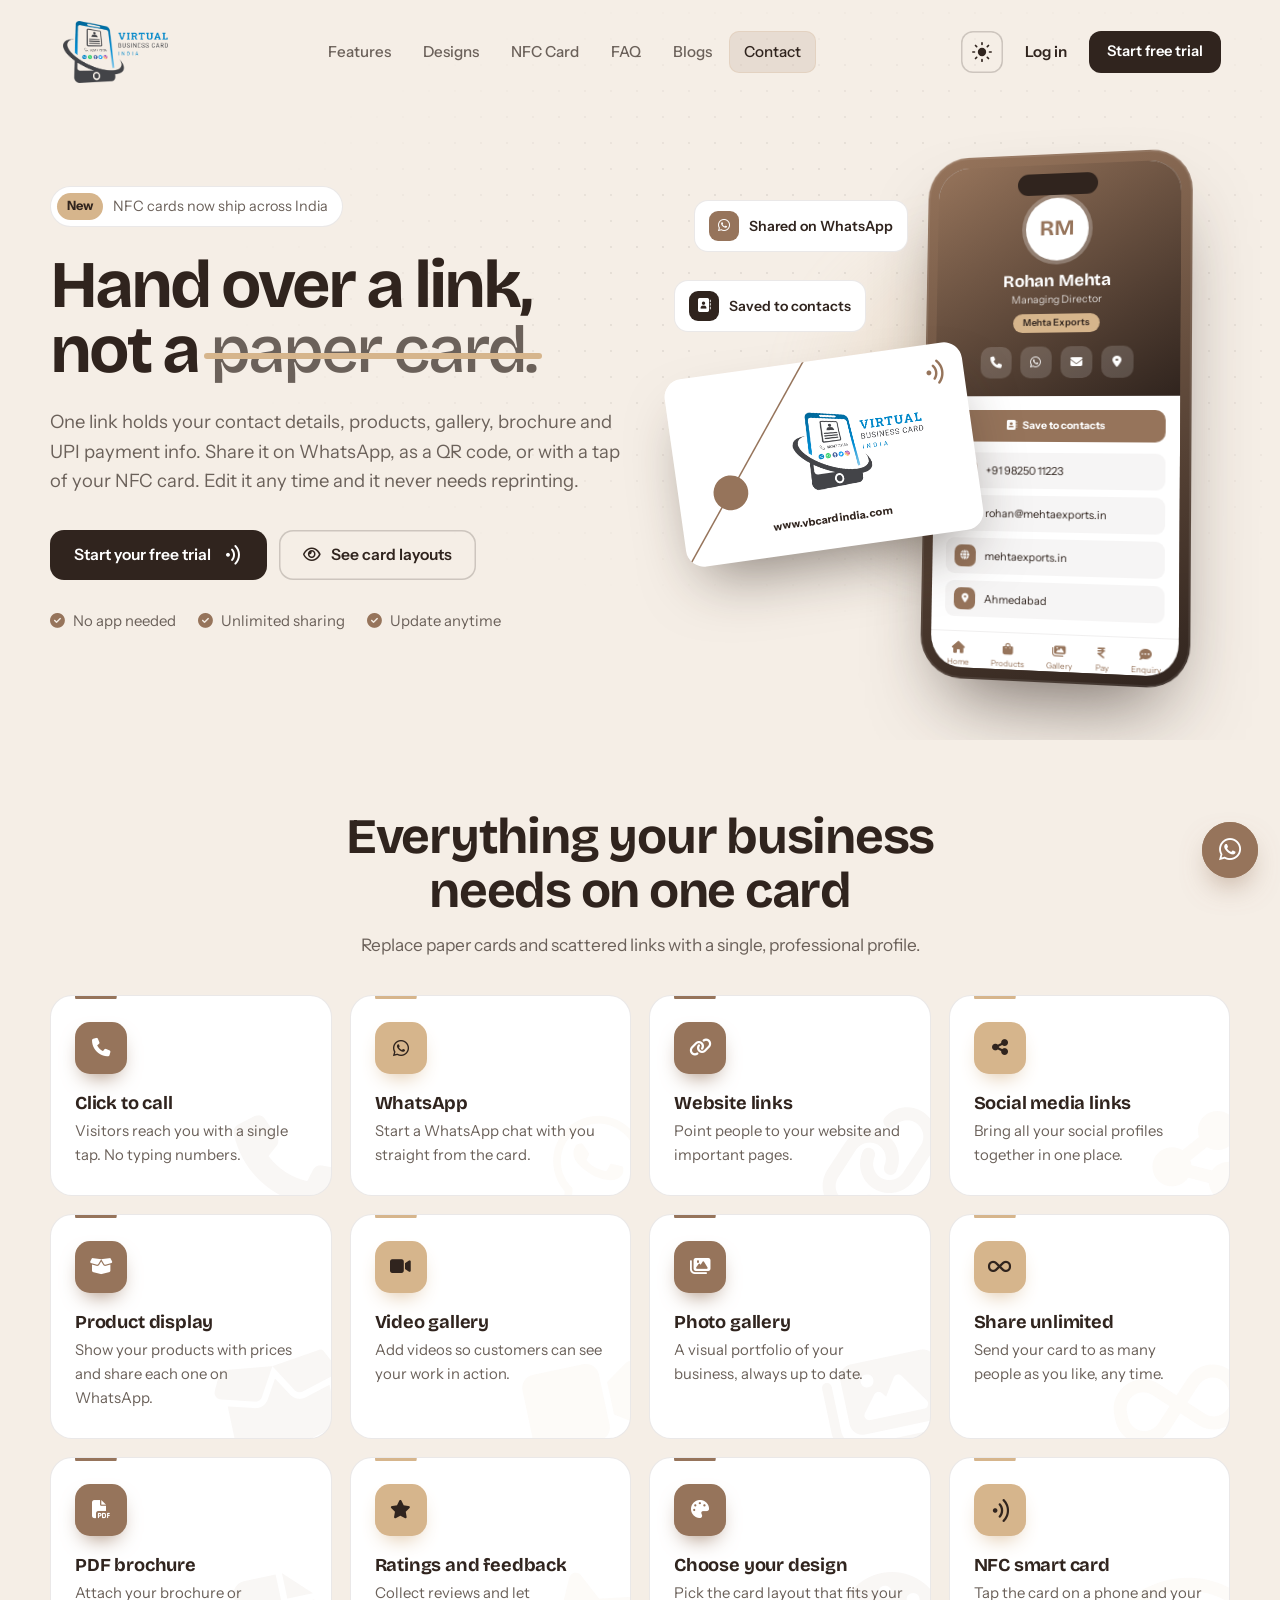
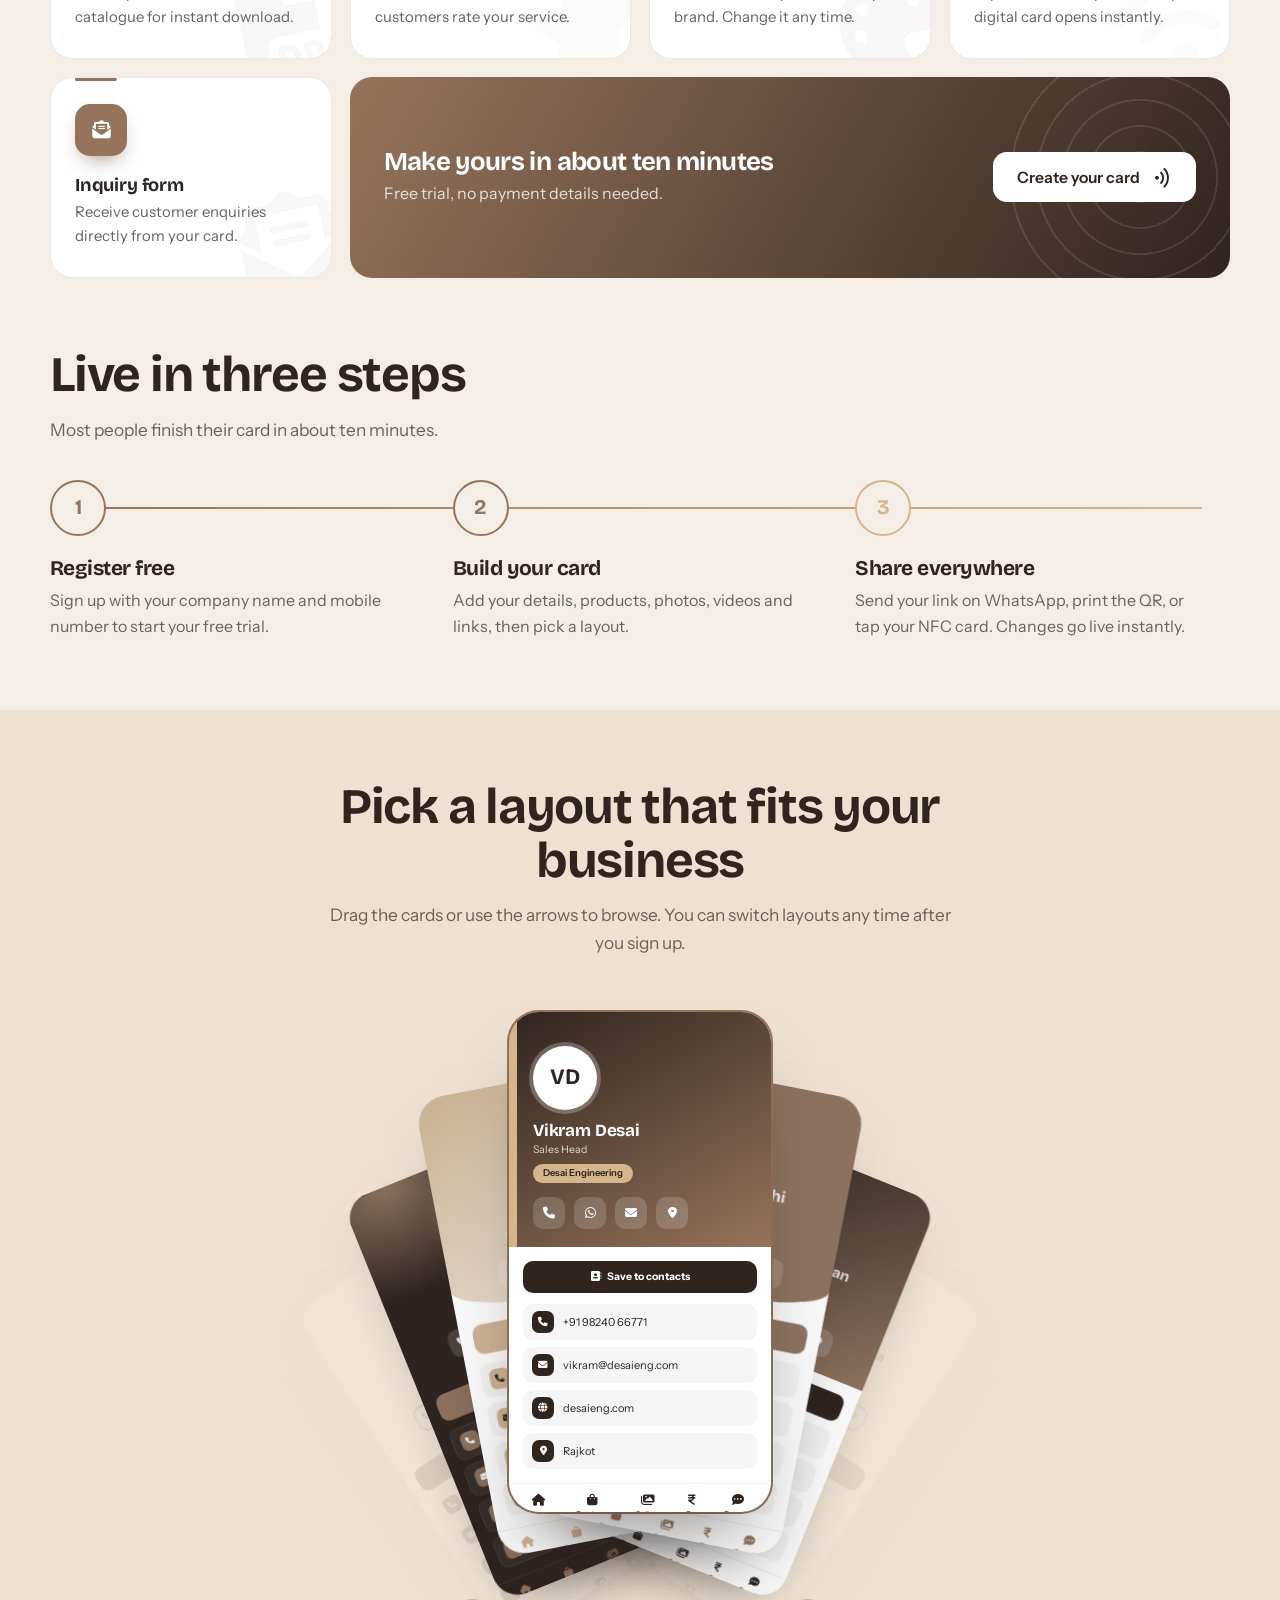
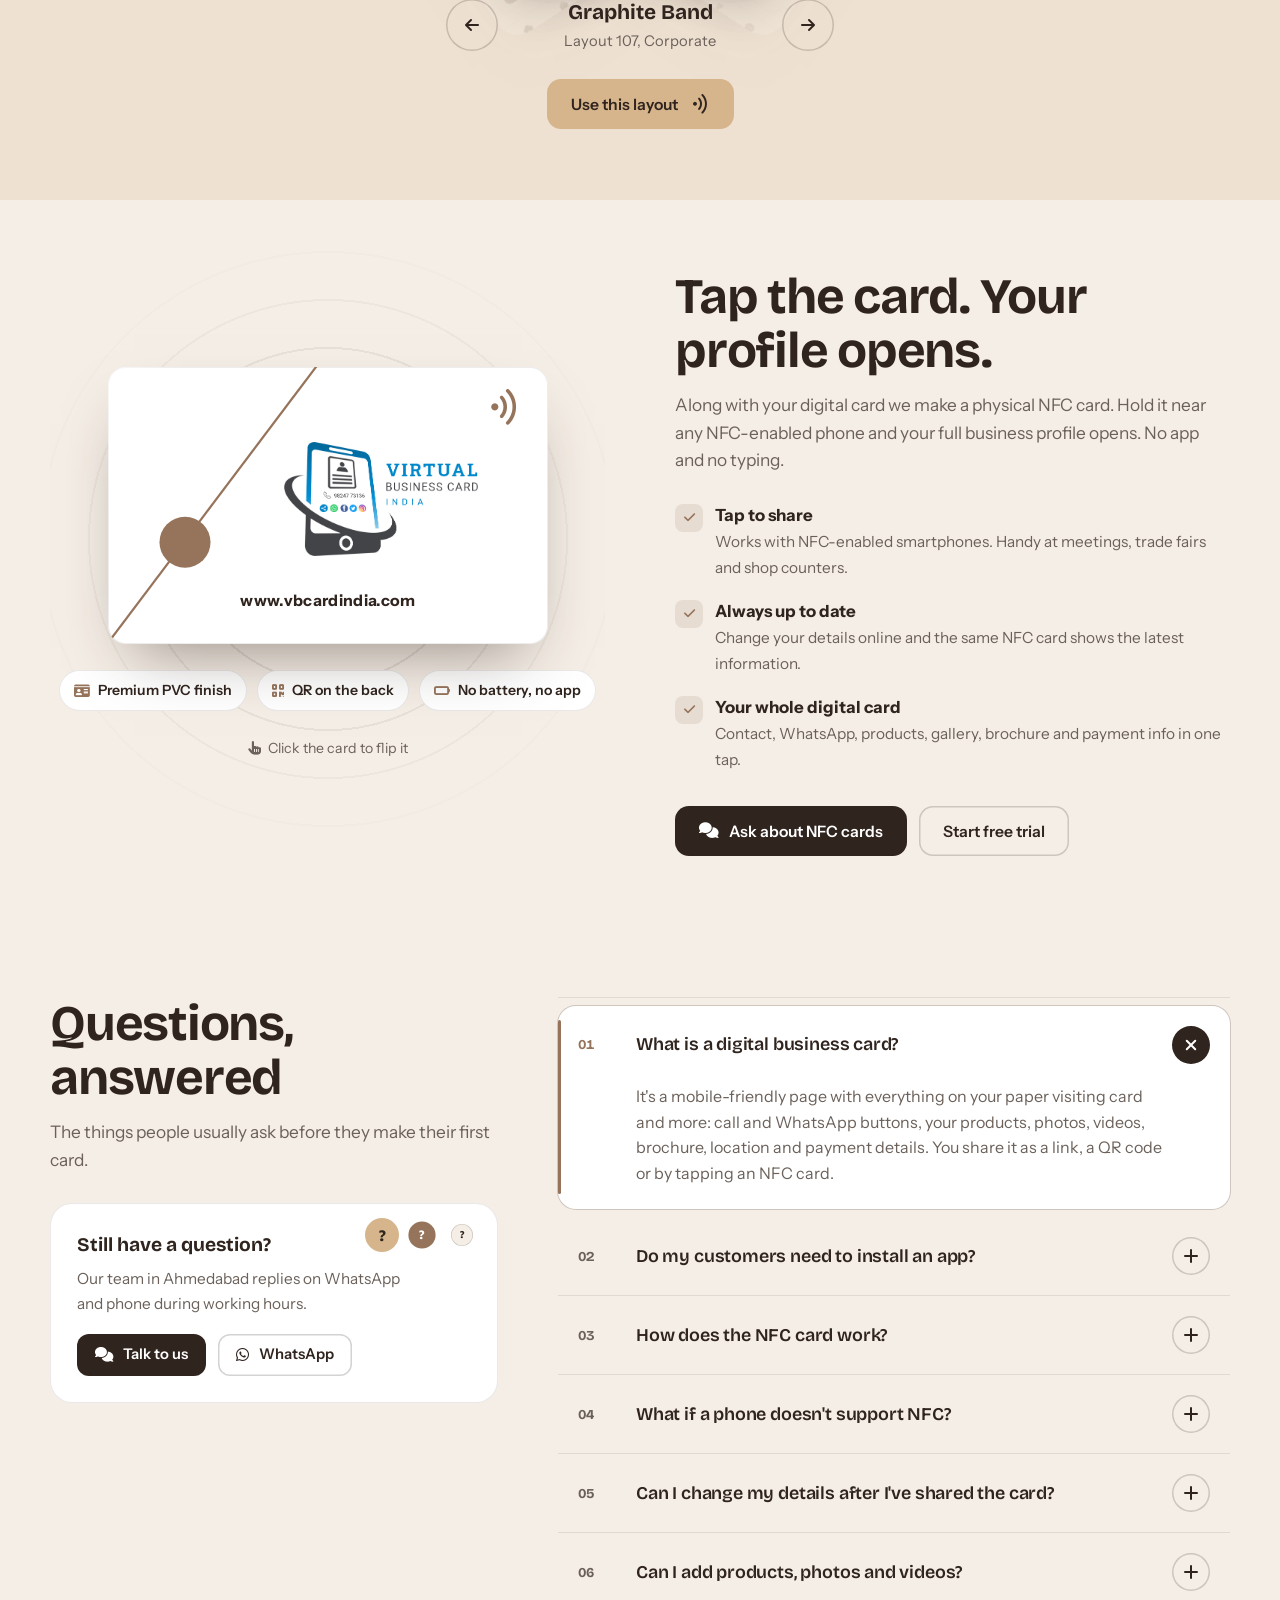
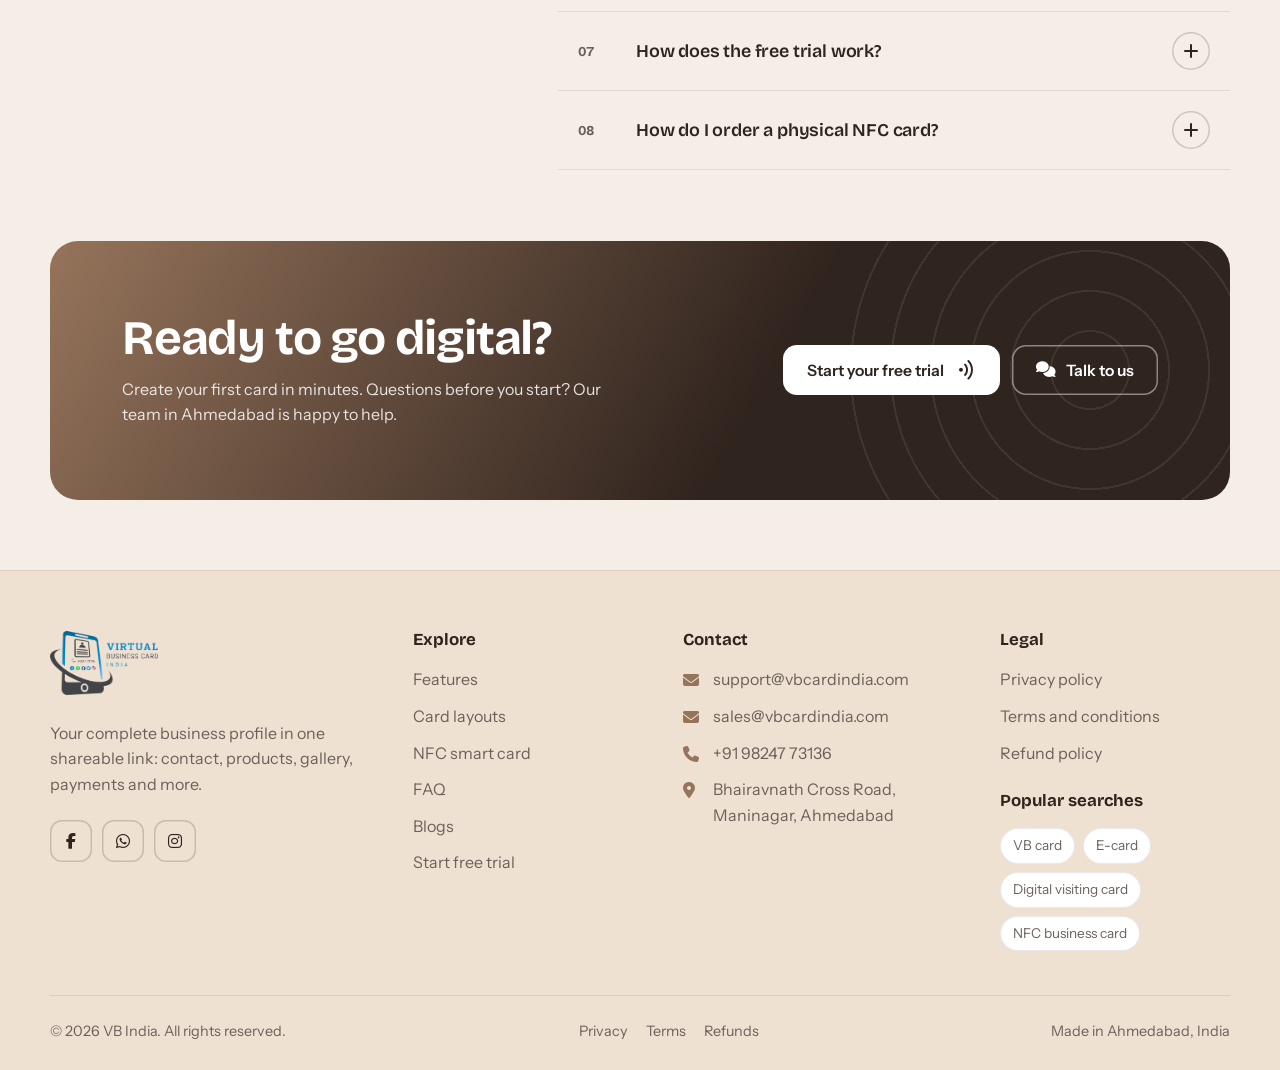
==== commit afe62499: "latest" ====
--- a/index.html
+++ b/index.html
@@ -4,7 +4,8 @@
   <meta charset="UTF-8">
   <meta name="viewport" content="width=device-width, initial-scale=1">
   <title>Virtual Business Card India | Digital business card &amp; NFC card</title>
-  <meta name="description" content="Share your contact details, products, gallery, brochure and payment info in one link, on WhatsApp, social media, QR code or an NFC card.">
+  <meta name="description" content="Share your contact details, products, gallery, brochure and payment info in one link, on WhatsApp, a QR code or an NFC card.">
+  <meta name="theme-color" content="#30241E">
   <link rel="icon" href="assets/images/favicon.png">
   <script>(function(){var t;try{t=localStorage.getItem('vbc-theme')}catch(e){}document.documentElement.setAttribute('data-theme',t||(matchMedia('(prefers-color-scheme: light)').matches?'light':'dark'))})();</script>
   <link rel="stylesheet" href="assets/css/fonts.css">
@@ -24,13 +25,14 @@
       <li><a href="#features">Features</a></li>
       <li><a href="#designs">Designs</a></li>
       <li><a href="#nfc">NFC Card</a></li>
-      <li><a href="#">Blogs</a></li>
+      <li><a href="#faq">FAQ</a></li>
+      <li><a href="blogs.html">Blogs</a></li>
       <li><a href="#contact">Contact</a></li>
     </ul>
     <div class="nav-actions">
       <button class="theme-toggle" type="button" aria-label="Switch theme">
         <svg viewBox="0 0 24 24" fill="none" aria-hidden="true">
-          <mask id="moonMask"><rect width="24" height="24" fill="#fff"/><circle class="moon-mask" cx="24" cy="4" r="7" fill="#000"/></mask>
+          <mask id="moonMask"><rect width="24" height="24" fill="#FFFFFF"/><circle class="moon-mask" cx="24" cy="4" r="7" fill="#30241E"/></mask>
           <circle class="sun-core" cx="12" cy="12" r="5" fill="currentColor" mask="url(#moonMask)"/>
           <g class="sun-rays" stroke="currentColor" stroke-width="2" stroke-linecap="round"><path d="M12 1v2M12 21v2M4.2 4.2l1.4 1.4M18.4 18.4l1.4 1.4M1 12h2M21 12h2M4.2 19.8l1.4-1.4M18.4 5.6l1.4-1.4"/></g>
         </svg>
@@ -41,7 +43,6 @@
     </div>
   </div>
 </header>
-
 <main>
 <!-- ============ Hero ============ -->
 <section class="hero">
@@ -75,14 +76,15 @@
       </div>
       <div class="tap-rings" aria-hidden="true"><i></i><i></i><i></i></div>
       <div class="nfc-card" aria-hidden="true">
-        <div class="logo-chip"><img src="assets/images/logo-light.png" alt=""></div>
-        <i class="fa-solid fa-wifi waves"></i>
-        <div class="chip"></div>
-        <div class="nfc-name"><b>Rohan Mehta</b><small>Mehta Exports</small></div>
-      </div>
-      <span class="float-chip" style="left: 30px; top: 70px;"><span class="ic" style="background:#25D366"><i class="fa-brands fa-whatsapp"></i></span>Shared on WhatsApp</span>
-      <span class="float-chip" style="left: 10px; top: 150px;"><span class="ic" style="background:var(--brand-deep)"><i class="fa-solid fa-address-book"></i></span>Saved to contacts</span>
-      <span class="float-chip" style="right: 20px; bottom: 40px;"><span class="ic" style="background:var(--marigold);color:#1b1300"><i class="fa-solid fa-indian-rupee-sign"></i></span>UPI payment received</span>
+        <div class="pcard">
+          <svg class="pc-art" viewBox="0 0 1000 630" aria-hidden="true"><line x1="-10" y1="640" x2="480" y2="-10" class="pc-ln"/><circle cx="175" cy="398" r="58" class="pc-dt"/></svg>
+          <i class="fa-solid fa-wifi fa-rotate-90 pc-nfc"></i>
+          <img class="pc-logo" src="assets/images/logo-light.png" alt="">
+          <span class="pc-url">www.vbcardindia.com</span>
+        </div>
+      </div>
+      <span class="float-chip" style="left: 20px; top: 70px;"><span class="ic" style="background:var(--mocha)"><i class="fa-brands fa-whatsapp"></i></span>Shared on WhatsApp</span>
+      <span class="float-chip" style="left: 0; top: 150px;"><span class="ic" style="background:var(--espresso)"><i class="fa-solid fa-address-book"></i></span>Saved to contacts</span>
     </div>
   </div>
 </section>
@@ -95,79 +97,79 @@
       <p>Replace paper cards and scattered links with a single, professional profile.</p>
     </div>
     <div class="feat-grid">
-      <article class="feat" style="--a:#0A86C8">
+      <article class="feat" style="--a:#96745B">
         <span class="feat-ic"><i class="fa-solid fa-phone"></i></span>
         <h3>Click to call</h3>
         <p>Visitors reach you with a single tap. No typing numbers.</p>
         <i class="fa-solid fa-phone feat-ghost" aria-hidden="true"></i>
       </article>
-      <article class="feat" style="--a:#1FAF55">
+      <article class="feat" style="--a:#D6B58C;--on-a:#30241E">
         <span class="feat-ic"><i class="fa-brands fa-whatsapp"></i></span>
         <h3>WhatsApp</h3>
         <p>Start a WhatsApp chat with you straight from the card.</p>
         <i class="fa-brands fa-whatsapp feat-ghost" aria-hidden="true"></i>
       </article>
-      <article class="feat" style="--a:#E8890C">
+      <article class="feat" style="--a:#96745B">
         <span class="feat-ic"><i class="fa-solid fa-link"></i></span>
         <h3>Website links</h3>
         <p>Point people to your website and important pages.</p>
         <i class="fa-solid fa-link feat-ghost" aria-hidden="true"></i>
       </article>
-      <article class="feat" style="--a:#0FA3A3">
+      <article class="feat" style="--a:#D6B58C;--on-a:#30241E">
         <span class="feat-ic"><i class="fa-solid fa-share-nodes"></i></span>
         <h3>Social media links</h3>
         <p>Bring all your social profiles together in one place.</p>
         <i class="fa-solid fa-share-nodes feat-ghost" aria-hidden="true"></i>
       </article>
-      <article class="feat" style="--a:#E0567A">
+      <article class="feat" style="--a:#96745B">
         <span class="feat-ic"><i class="fa-solid fa-box-open"></i></span>
         <h3>Product display</h3>
         <p>Show your products with prices and share each one on WhatsApp.</p>
         <i class="fa-solid fa-box-open feat-ghost" aria-hidden="true"></i>
       </article>
-      <article class="feat" style="--a:#7C5CE0">
+      <article class="feat" style="--a:#D6B58C;--on-a:#30241E">
         <span class="feat-ic"><i class="fa-solid fa-video"></i></span>
         <h3>Video gallery</h3>
         <p>Add videos so customers can see your work in action.</p>
         <i class="fa-solid fa-video feat-ghost" aria-hidden="true"></i>
       </article>
-      <article class="feat" style="--a:#4F6BED">
+      <article class="feat" style="--a:#96745B">
         <span class="feat-ic"><i class="fa-solid fa-images"></i></span>
         <h3>Photo gallery</h3>
         <p>A visual portfolio of your business, always up to date.</p>
         <i class="fa-solid fa-images feat-ghost" aria-hidden="true"></i>
       </article>
-      <article class="feat" style="--a:#1E9BE0">
+      <article class="feat" style="--a:#D6B58C;--on-a:#30241E">
         <span class="feat-ic"><i class="fa-solid fa-infinity"></i></span>
         <h3>Share unlimited</h3>
         <p>Send your card to as many people as you like, any time.</p>
         <i class="fa-solid fa-infinity feat-ghost" aria-hidden="true"></i>
       </article>
-      <article class="feat" style="--a:#E5484D">
+      <article class="feat" style="--a:#96745B">
         <span class="feat-ic"><i class="fa-solid fa-file-pdf"></i></span>
         <h3>PDF brochure</h3>
         <p>Attach your brochure or catalogue for instant download.</p>
         <i class="fa-solid fa-file-pdf feat-ghost" aria-hidden="true"></i>
       </article>
-      <article class="feat" style="--a:#D99A00">
+      <article class="feat" style="--a:#D6B58C;--on-a:#30241E">
         <span class="feat-ic"><i class="fa-solid fa-star"></i></span>
         <h3>Ratings and feedback</h3>
         <p>Collect reviews and let customers rate your service.</p>
         <i class="fa-solid fa-star feat-ghost" aria-hidden="true"></i>
       </article>
-      <article class="feat" style="--a:#C2418C">
+      <article class="feat" style="--a:#96745B">
         <span class="feat-ic"><i class="fa-solid fa-palette"></i></span>
         <h3>Choose your design</h3>
         <p>Pick the card layout that fits your brand. Change it any time.</p>
         <i class="fa-solid fa-palette feat-ghost" aria-hidden="true"></i>
       </article>
-      <article class="feat" style="--a:#6D4BD8">
+      <article class="feat" style="--a:#D6B58C;--on-a:#30241E">
         <span class="feat-ic"><i class="fa-solid fa-wifi fa-rotate-90"></i></span>
         <h3>NFC smart card</h3>
         <p>Tap the card on a phone and your digital card opens instantly.</p>
         <i class="fa-solid fa-wifi fa-rotate-90 feat-ghost" aria-hidden="true"></i>
       </article>
-      <article class="feat" style="--a:#2F9E5B">
+      <article class="feat" style="--a:#96745B">
         <span class="feat-ic"><i class="fa-solid fa-envelope-open-text"></i></span>
         <h3>Inquiry form</h3>
         <p>Receive customer enquiries directly from your card.</p>
@@ -223,19 +225,19 @@
 <section class="section" id="nfc">
   <div class="container nfc-grid">
     <div class="nfc-visual">
-      <div class="flip-card" id="flipCard" tabindex="0" role="button" aria-pressed="false" aria-label="Flip the NFC card">
-        <div class="flip-face flip-front">
-          <div class="logo-chip"><img src="assets/images/logo-light.png" alt=""></div>
-          <i class="fa-solid fa-wifi waves"></i>
-          <div class="chip"></div>
-          <div class="flip-name"><b>Your name here</b><small>NFC smart card</small></div>
-        </div>
-        <div class="flip-face flip-back">
-          <div class="qr" id="qr" aria-hidden="true"></div>
-          <div>
-            <h4>No NFC? Scan the QR.</h4>
-            <p>Every card has a QR code on the back that opens the same profile on any phone camera.</p>
-          </div>
+      <div class="flip-card" id="flipCard" tabindex="0" role="button" aria-pressed="false" aria-label="Flip the NFC card to see the back">
+        <div class="pcard flip-face">
+          <svg class="pc-art" viewBox="0 0 1000 630" aria-hidden="true"><line x1="-10" y1="640" x2="480" y2="-10" class="pc-ln"/><circle cx="175" cy="398" r="58" class="pc-dt"/></svg>
+          <i class="fa-solid fa-wifi fa-rotate-90 pc-nfc"></i>
+          <img class="pc-logo" src="assets/images/logo-light.png" alt="">
+          <span class="pc-url">www.vbcardindia.com</span>
+        </div>
+        <div class="pcard flip-face flip-back">
+          <svg class="pc-art" viewBox="0 0 1000 630" aria-hidden="true"><line x1="-10" y1="640" x2="480" y2="-10" class="pc-ln"/><circle cx="175" cy="398" r="58" class="pc-dt"/></svg>
+          <span class="pc-name"><i class="fa-solid fa-circle-user"></i> Your name</span>
+          <span class="pc-phone"><i class="fa-solid fa-phone"></i> +91 98247 73136</span>
+          <img class="pc-qr" src="assets/images/qr-vbcard.svg" alt="QR code that opens vbcardindia.com">
+          <span class="pc-link">https://vbcardindia.com/your-company</span>
         </div>
       </div>
       <div class="nfc-specs">
@@ -263,6 +265,78 @@
   </div>
 </section>
 
+<!-- ============ FAQ ============ -->
+<section class="section faq" id="faq">
+  <div class="container faq-grid">
+    <div class="faq-side">
+      <div class="section-head" style="margin-bottom:0">
+        <h2>Questions, answered</h2>
+        <p>The things people usually ask before they make their first card.</p>
+      </div>
+      <div class="faq-help">
+        <div class="faq-bubbles" aria-hidden="true"><span>?</span><span>?</span><span>?</span></div>
+        <b>Still have a question?</b>
+        <p>Our team in Ahmedabad replies on WhatsApp and phone during working hours.</p>
+        <div class="btn-row">
+          <button class="btn btn-sm" type="button" data-open-modal><i class="fa-solid fa-comments"></i> Talk to us</button>
+          <a class="btn btn-sm btn-ghost" href="https://wa.me/919824773136" target="_blank" rel="noopener"><i class="fa-brands fa-whatsapp"></i> WhatsApp</a>
+        </div>
+      </div>
+    </div>
+    <div class="faq-list" id="faqList">
+        <div class="faq-item open">
+          <h3><button class="faq-q" type="button" aria-expanded="true" aria-controls="faq-a0" id="faq-q0">
+            <span class="faq-n">01</span><span class="faq-t">What is a digital business card?</span><span class="faq-ic" aria-hidden="true"></span>
+          </button></h3>
+          <div class="faq-a" id="faq-a0" role="region" aria-labelledby="faq-q0"><div><p>It's a mobile-friendly page with everything on your paper visiting card and more: call and WhatsApp buttons, your products, photos, videos, brochure, location and payment details. You share it as a link, a QR code or by tapping an NFC card.</p></div></div>
+        </div>
+        <div class="faq-item">
+          <h3><button class="faq-q" type="button" aria-expanded="false" aria-controls="faq-a1" id="faq-q1">
+            <span class="faq-n">02</span><span class="faq-t">Do my customers need to install an app?</span><span class="faq-ic" aria-hidden="true"></span>
+          </button></h3>
+          <div class="faq-a" id="faq-a1" role="region" aria-labelledby="faq-q1"><div><p>No. Your card opens in any phone's browser. Customers can call you, message you or save you to their contacts straight from the page.</p></div></div>
+        </div>
+        <div class="faq-item">
+          <h3><button class="faq-q" type="button" aria-expanded="false" aria-controls="faq-a2" id="faq-q2">
+            <span class="faq-n">03</span><span class="faq-t">How does the NFC card work?</span><span class="faq-ic" aria-hidden="true"></span>
+          </button></h3>
+          <div class="faq-a" id="faq-a2" role="region" aria-labelledby="faq-q2"><div><p>The NFC card has a small chip inside. When someone holds it near an NFC-enabled phone, your digital card opens on their screen. No app, no typing and no battery needed.</p></div></div>
+        </div>
+        <div class="faq-item">
+          <h3><button class="faq-q" type="button" aria-expanded="false" aria-controls="faq-a3" id="faq-q3">
+            <span class="faq-n">04</span><span class="faq-t">What if a phone doesn't support NFC?</span><span class="faq-ic" aria-hidden="true"></span>
+          </button></h3>
+          <div class="faq-a" id="faq-a3" role="region" aria-labelledby="faq-q3"><div><p>Every NFC card has a QR code printed on the back. Any phone camera can scan it to open the same card.</p></div></div>
+        </div>
+        <div class="faq-item">
+          <h3><button class="faq-q" type="button" aria-expanded="false" aria-controls="faq-a4" id="faq-q4">
+            <span class="faq-n">05</span><span class="faq-t">Can I change my details after I've shared the card?</span><span class="faq-ic" aria-hidden="true"></span>
+          </button></h3>
+          <div class="faq-a" id="faq-a4" role="region" aria-labelledby="faq-q4"><div><p>Yes. Edit your card from your dashboard and the changes show up instantly on the same link, QR code and NFC card. You never need to reprint.</p></div></div>
+        </div>
+        <div class="faq-item">
+          <h3><button class="faq-q" type="button" aria-expanded="false" aria-controls="faq-a5" id="faq-q5">
+            <span class="faq-n">06</span><span class="faq-t">Can I add products, photos and videos?</span><span class="faq-ic" aria-hidden="true"></span>
+          </button></h3>
+          <div class="faq-a" id="faq-a5" role="region" aria-labelledby="faq-q5"><div><p>Yes. You can list products with prices, add photo and video galleries, attach a PDF brochure and show your UPI QR and bank details.</p></div></div>
+        </div>
+        <div class="faq-item">
+          <h3><button class="faq-q" type="button" aria-expanded="false" aria-controls="faq-a6" id="faq-q6">
+            <span class="faq-n">07</span><span class="faq-t">How does the free trial work?</span><span class="faq-ic" aria-hidden="true"></span>
+          </button></h3>
+          <div class="faq-a" id="faq-a6" role="region" aria-labelledby="faq-q6"><div><p>Sign up with your company name and mobile number and you can build and share a complete card during the trial. Our team will share the current trial length and plan prices when you register.</p></div></div>
+        </div>
+        <div class="faq-item">
+          <h3><button class="faq-q" type="button" aria-expanded="false" aria-controls="faq-a7" id="faq-q7">
+            <span class="faq-n">08</span><span class="faq-t">How do I order a physical NFC card?</span><span class="faq-ic" aria-hidden="true"></span>
+          </button></h3>
+          <div class="faq-a" id="faq-a7" role="region" aria-labelledby="faq-q7"><div><p>Use the Talk to us button or WhatsApp us. We print the card with your logo and QR code and deliver it to you.</p></div></div>
+        </div>
+    </div>
+  </div>
+  <script type="application/ld+json">{"@context": "https://schema.org", "@type": "FAQPage", "mainEntity": [{"@type": "Question", "name": "What is a digital business card?", "acceptedAnswer": {"@type": "Answer", "text": "It's a mobile-friendly page with everything on your paper visiting card and more: call and WhatsApp buttons, your products, photos, videos, brochure, location and payment details. You share it as a link, a QR code or by tapping an NFC card."}}, {"@type": "Question", "name": "Do my customers need to install an app?", "acceptedAnswer": {"@type": "Answer", "text": "No. Your card opens in any phone's browser. Customers can call you, message you or save you to their contacts straight from the page."}}, {"@type": "Question", "name": "How does the NFC card work?", "acceptedAnswer": {"@type": "Answer", "text": "The NFC card has a small chip inside. When someone holds it near an NFC-enabled phone, your digital card opens on their screen. No app, no typing and no battery needed."}}, {"@type": "Question", "name": "What if a phone doesn't support NFC?", "acceptedAnswer": {"@type": "Answer", "text": "Every NFC card has a QR code printed on the back. Any phone camera can scan it to open the same card."}}, {"@type": "Question", "name": "Can I change my details after I've shared the card?", "acceptedAnswer": {"@type": "Answer", "text": "Yes. Edit your card from your dashboard and the changes show up instantly on the same link, QR code and NFC card. You never need to reprint."}}, {"@type": "Question", "name": "Can I add products, photos and videos?", "acceptedAnswer": {"@type": "Answer", "text": "Yes. You can list products with prices, add photo and video galleries, attach a PDF brochure and show your UPI QR and bank details."}}, {"@type": "Question", "name": "How does the free trial work?", "acceptedAnswer": {"@type": "Answer", "text": "Sign up with your company name and mobile number and you can build and share a complete card during the trial. Our team will share the current trial length and plan prices when you register."}}, {"@type": "Question", "name": "How do I order a physical NFC card?", "acceptedAnswer": {"@type": "Answer", "text": "Use the Talk to us button or WhatsApp us. We print the card with your logo and QR code and deliver it to you."}}]}</script>
+</section>
+
 <!-- ============ CTA ============ -->
 <section class="section" style="padding-top:0">
   <div class="container">
@@ -287,7 +361,7 @@
       <div>
         <a href="index.html" class="logo">
           <img class="logo-for-light" src="assets/images/logo-light.png" alt="Virtual Business Card India">
-          <img class="logo-for-dark" src="assets/images/logo-dark.png" alt="Virtual Business Card India">
+      <img class="logo-for-dark" src="assets/images/logo-dark.png" alt="Virtual Business Card India">
         </a>
         <p class="footer-about">Your complete business profile in one shareable link: contact, products, gallery, payments and more.</p>
         <div class="socials">
@@ -302,9 +376,9 @@
           <li><a href="#features">Features</a></li>
           <li><a href="#designs">Card layouts</a></li>
           <li><a href="#nfc">NFC smart card</a></li>
-          <li><a href="#">Blogs</a></li>
+          <li><a href="#faq">FAQ</a></li>
+          <li><a href="blogs.html">Blogs</a></li>
           <li><a href="register.html">Start free trial</a></li>
-          <li><a href="login.html">Log in</a></li>
         </ul>
       </div>
       <div>
@@ -317,14 +391,23 @@
         </ul>
       </div>
       <div>
-        <h4>Popular searches</h4>
+        <h4>Legal</h4>
+        <ul class="footer-links">
+          <li><a href="privacy.html">Privacy policy</a></li>
+          <li><a href="terms.html">Terms and conditions</a></li>
+          <li><a href="refund.html">Refund policy</a></li>
+        </ul>
+        <h4 style="margin-top:26px">Popular searches</h4>
         <div class="tags">
-          <a href="#">VB card</a><a href="#">E-card</a><a href="#">Digital visiting card</a><a href="#">NFC business card</a><a href="#">QR business card</a>
+          <a href="#">VB card</a><a href="#">E-card</a><a href="#">Digital visiting card</a><a href="#">NFC business card</a>
         </div>
       </div>
     </div>
     <div class="footer-bottom">
       <span>© <span data-year>2026</span> VB India. All rights reserved.</span>
+      <nav class="footer-legal" aria-label="Legal">
+        <a href="privacy.html">Privacy</a><a href="terms.html">Terms</a><a href="refund.html">Refunds</a>
+      </nav>
       <span>Made in Ahmedabad, India</span>
     </div>
   </div>
--- a/assets/css/style.css
+++ b/assets/css/style.css
@@ -3,20 +3,25 @@
    Themes: [data-theme="dark"] (default) and [data-theme="light"]
    ========================================================================== */
 
-/* ---------- Tokens ---------- */
+/* ---------- Tokens ----------
+   Palette (only these five):
+   Mocha #96745B · Sand #D6B58C · Espresso #30241E · Cream #F5EEE6 · White #FFFFFF
+   Tints below are mixes of these same five colours.                          */
 :root {
   --font-display: "Bricolage Grotesque", "Segoe UI", system-ui, sans-serif;
   --font-body: "Instrument Sans", "Segoe UI", system-ui, sans-serif;
 
-  /* brand (taken from the logo) */
-  --brand: #1E9BE0;          /* logo blue, lifted for dark bg */
-  --brand-deep: #0A86C8;     /* logo blue */
-  --brand-soft: rgba(30, 155, 224, .14);
-  --marigold: #F5B301;       /* warm accent: NFC chip, highlights */
-  --marigold-soft: rgba(245, 179, 1, .16);
-  --graphite: #404247;       /* logo grey */
-  --ok: #22C55E;
-  --danger: #F0525F;
+  --mocha: #96745B;
+  --sand: #D6B58C;
+  --espresso: #30241E;
+  --cream: #F5EEE6;
+  --white: #FFFFFF;
+
+  --marigold: var(--sand);                 /* accent (kept name for older rules) */
+  --marigold-soft: rgba(214, 181, 140, .22);
+  --graphite: var(--espresso);
+  --ok: var(--mocha);
+  --danger: var(--mocha);
 
   --radius-s: 10px;
   --radius-m: 16px;
@@ -27,33 +32,38 @@
 }
 
 [data-theme="dark"] {
-  --bg: #0B1422;
-  --bg-2: #0F1B2D;
-  --surface: #13213A;
-  --surface-2: #192A46;
-  --line: rgba(220, 232, 248, .09);
-  --line-strong: rgba(220, 232, 248, .18);
-  --text: #E9EFF6;
-  --muted: #93A3BA;
-  --header-bg: rgba(11, 20, 34, .72);
-  --shadow: 0 24px 60px -20px rgba(0, 0, 0, .6);
-  --grid-dot: rgba(220, 232, 248, .07);
+  --bg: var(--espresso);
+  --bg-2: color-mix(in srgb, #30241E 90%, #96745B);
+  --surface: color-mix(in srgb, #30241E 84%, #D6B58C);
+  --surface-2: color-mix(in srgb, #30241E 78%, #D6B58C);
+  --line: rgba(214, 181, 140, .14);
+  --line-strong: rgba(214, 181, 140, .28);
+  --text: var(--cream);
+  --muted: color-mix(in srgb, #F5EEE6 66%, #30241E);
+  --brand: var(--sand);           /* links, focus, highlights */
+  --brand-deep: var(--mocha);     /* filled buttons + icon tiles (white text) */
+  --brand-soft: rgba(214, 181, 140, .14);
+  --header-bg: rgba(48, 36, 30, .8);
+  --shadow: 0 24px 60px -22px rgba(48, 36, 30, .55);
+  --grid-dot: rgba(214, 181, 140, .1);
   color-scheme: dark;
 }
 
 [data-theme="light"] {
-  --bg: #F3F6FA;
-  --bg-2: #E9EFF6;
-  --surface: #FFFFFF;
-  --surface-2: #F6F9FC;
-  --line: rgba(18, 32, 47, .09);
-  --line-strong: rgba(18, 32, 47, .18);
-  --text: #12202F;
-  --muted: #56667A;
-  --brand: #0A86C8;
-  --header-bg: rgba(255, 255, 255, .78);
-  --shadow: 0 24px 60px -24px rgba(16, 40, 72, .28);
-  --grid-dot: rgba(18, 32, 47, .08);
+  --bg: var(--cream);
+  --bg-2: color-mix(in srgb, #F5EEE6 78%, #D6B58C);
+  --surface: var(--white);
+  --surface-2: color-mix(in srgb, #FFFFFF 55%, #F5EEE6);
+  --line: rgba(48, 36, 30, .1);
+  --line-strong: rgba(48, 36, 30, .2);
+  --text: var(--espresso);
+  --muted: color-mix(in srgb, #30241E 70%, #F5EEE6);
+  --brand: var(--mocha);
+  --brand-deep: var(--espresso);
+  --brand-soft: rgba(150, 116, 91, .14);
+  --header-bg: rgba(255, 255, 255, .82);
+  --shadow: 0 24px 60px -26px rgba(48, 36, 30, .35);
+  --grid-dot: rgba(48, 36, 30, .08);
   color-scheme: light;
 }
 
@@ -77,7 +87,7 @@
 h1, h2, h3, h4 { font-family: var(--font-display); line-height: 1.08; margin: 0; letter-spacing: -.025em; }
 p { margin: 0; }
 :focus-visible { outline: 2px solid var(--brand); outline-offset: 3px; border-radius: 6px; }
-::selection { background: var(--brand); color: #fff; }
+::selection { background: var(--brand); color: #FFFFFF; }
 
 .container { width: min(var(--container), 100% - 40px); margin-inline: auto; }
 .section { padding-block: clamp(44px, 5.5vw, 76px); position: relative; }
@@ -99,7 +109,7 @@
    plus a click ripple from the pointer position.                  */
 .btn {
   --btn-bg: var(--brand-deep);
-  --btn-fg: #fff;
+  --btn-fg: #FFFFFF;
   position: relative;
   display: inline-flex; align-items: center; justify-content: center; gap: 10px;
   height: 50px; padding: 0 24px;
@@ -111,7 +121,7 @@
   white-space: nowrap;
 }
 .btn i { position: relative; z-index: 1; }
-.btn:hover { transform: translateY(-2px); box-shadow: 0 14px 30px -12px rgba(10, 134, 200, .7); }
+.btn:hover { transform: translateY(-2px); box-shadow: 0 14px 30px -12px rgba(150, 116, 91, .7); }
 .btn:active { transform: translateY(0) scale(.98); }
 .btn .tap {
   position: relative; display: grid; place-items: center;
@@ -146,9 +156,9 @@
 }
 .btn-ghost:hover { box-shadow: inset 0 0 0 1.5px var(--brand); }
 .btn-ghost:hover::before { clip-path: circle(150% at var(--mx, 50%) var(--my, 50%)); }
-.btn-gold { --btn-bg: var(--marigold); --btn-fg: #1B1300; }
-.btn-gold:hover { box-shadow: 0 14px 30px -12px rgba(245, 179, 1, .7); }
-.btn-light { --btn-bg: #fff; --btn-fg: #0A3A5C; }
+.btn-gold { --btn-bg: var(--marigold); --btn-fg: #30241E; }
+.btn-gold:hover { box-shadow: 0 14px 30px -12px rgba(214, 181, 140, .7); }
+.btn-light { --btn-bg: #FFFFFF; --btn-fg: #30241E; }
 .btn-sm { height: 42px; padding: 0 18px; font-size: .92rem; border-radius: 12px; }
 .btn-block { width: 100%; }
 
@@ -187,7 +197,7 @@
 .nav-lens {
   position: absolute; top: 0; left: 0; height: 100%; z-index: 0;
   border-radius: 10px; background: var(--brand-soft);
-  box-shadow: inset 0 0 0 1px rgba(30, 155, 224, .25);
+  box-shadow: inset 0 0 0 1px rgba(214, 181, 140, .25);
   opacity: 0; pointer-events: none;
   transition: transform .45s var(--ease-spring), width .45s var(--ease-spring), opacity .25s ease;
 }
@@ -228,7 +238,7 @@
   content: ""; position: absolute; inset: 0; z-index: -1;
   background-image: radial-gradient(var(--grid-dot) 1.2px, transparent 1.2px);
   background-size: 26px 26px;
-  mask-image: radial-gradient(ellipse 70% 60% at 70% 40%, #000 30%, transparent 75%);
+  mask-image: radial-gradient(ellipse 70% 60% at 70% 40%, #30241E 30%, transparent 75%);
 }
 .hero-grid { display: grid; grid-template-columns: 1.05fr 1fr; gap: 40px; align-items: center; }
 .hero-badge {
@@ -237,7 +247,7 @@
   background: var(--surface); border: 1px solid var(--line);
   font-size: .9rem; color: var(--muted); margin-bottom: 26px;
 }
-.hero-badge b { background: var(--marigold); color: #1B1300; font-weight: 700; padding: 3px 10px; border-radius: 999px; font-size: .8rem; }
+.hero-badge b { background: var(--marigold); color: #30241E; font-weight: 700; padding: 3px 10px; border-radius: 999px; font-size: .8rem; }
 .hero h1 {
   font-size: clamp(2.6rem, 5.2vw, 4.4rem);
   font-weight: 700; letter-spacing: -.045em; line-height: .98;
@@ -262,25 +272,25 @@
 .stage { position: relative; height: 560px; perspective: 1400px; }
 .stage-glow {
   position: absolute; width: 420px; height: 420px; right: 40px; top: 60px; border-radius: 50%;
-  background: radial-gradient(circle, rgba(30,155,224,.35), transparent 65%);
+  background: radial-gradient(circle, rgba(214, 181, 140,.35), transparent 65%);
   filter: blur(20px); z-index: -1;
 }
 .phone {
   position: absolute; right: 40px; top: 20px; width: 270px; height: 530px;
   border-radius: 42px; padding: 11px;
-  background: linear-gradient(160deg, #2b2e35, #121418);
-  box-shadow: 0 40px 80px -30px rgba(0,0,0,.7), inset 0 0 0 2px rgba(255,255,255,.08);
+  background: linear-gradient(160deg, #96745B, #30241E);
+  box-shadow: 0 40px 80px -30px rgba(48, 36, 30,.7), inset 0 0 0 2px rgba(255,255,255,.08);
   transform: rotateY(-14deg) rotateX(4deg);
   transform-style: preserve-3d;
 }
 .phone-screen {
   position: relative; height: 100%; border-radius: 32px; overflow: hidden;
-  background: #0d1726;
-}
-.phone-notch { position: absolute; top: 9px; left: 50%; translate: -50% 0; width: 82px; height: 22px; border-radius: 20px; background: #000; z-index: 5; }
+  background: #30241E;
+}
+.phone-notch { position: absolute; top: 9px; left: 50%; translate: -50% 0; width: 82px; height: 22px; border-radius: 20px; background: #30241E; z-index: 5; }
 .phone-idle {
   position: absolute; inset: 0; display: grid; place-items: center; text-align: center;
-  color: #7f93ad; font-size: .85rem; transition: opacity .4s ease;
+  color: #D6B58C; font-size: .85rem; transition: opacity .4s ease;
 }
 .phone-idle .nfc-ico { font-size: 2.2rem; color: var(--brand); margin-bottom: 8px; display: block; }
 .phone .vcard { position: absolute; inset: 0; border-radius: 0; transform: translateY(100%); transition: transform .8s var(--ease-out); }
@@ -288,30 +298,19 @@
 .stage.tapped .phone-idle { opacity: 0; }
 
 .nfc-card {
-  position: absolute; left: 0; top: 230px; width: 300px; aspect-ratio: 1.586;
-  border-radius: 18px; padding: 20px;
-  background:
-    radial-gradient(120% 140% at 100% 0%, rgba(30,155,224,.55), transparent 55%),
-    linear-gradient(135deg, #10243d, #0a1525 70%);
-  color: #fff; box-shadow: 0 30px 60px -20px rgba(0,0,0,.65), inset 0 0 0 1px rgba(255,255,255,.12);
-  transform: rotate(-12deg) translate(-40px, 30px);
-  opacity: 0;
+  position: absolute; left: 0; top: 230px; width: 300px; z-index: 4;
+  transform: rotate(-12deg) translate(-40px, 30px); opacity: 0;
   animation: cardIn 1s .3s var(--ease-out) forwards;
-  z-index: 4;
-}
+}
+.nfc-card .pcard { box-shadow: 0 30px 60px -20px rgba(48, 36, 30, .55); }
 @keyframes cardIn { to { opacity: 1; transform: rotate(-8deg) translate(0, 0); } }
 .stage.ready .nfc-card { animation: none; opacity: 1; transform: rotate(-8deg); transition: transform .9s var(--ease-out); }
-.stage.ready.tapping .nfc-card { transform: rotate(-3deg) translate(150px, -40px); transition-duration: .7s; }
-.nfc-card .chip {
-  width: 42px; height: 32px; border-radius: 7px; margin-top: 18px;
-  background: linear-gradient(135deg, #ffd65a, var(--marigold) 50%, #c98f00);
-  box-shadow: inset 0 0 0 1px rgba(0,0,0,.18);
-}
-.nfc-card .waves { position: absolute; right: 20px; top: 18px; font-size: 1.4rem; opacity: .85; transform: rotate(90deg); }
-.nfc-card .logo-chip { width: 92px; background: #fff; border-radius: 8px; padding: 4px 6px; }
-.nfc-card .nfc-name { position: absolute; left: 20px; bottom: 18px; }
-.nfc-card .nfc-name b { display: block; font-family: var(--font-display); font-size: 1.15rem; letter-spacing: -.01em; }
-.nfc-card .nfc-name small { opacity: .7; font-size: .78rem; }
+.stage.ready.tapping .nfc-card { transform: rotate(-3deg) translate(150px, -40px); transition-duration: .55s; transition-timing-function: cubic-bezier(.6, 0, .4, 1); }
+/* the "punch": card squashes on impact, phone jolts */
+.stage.ready.tapping .nfc-card .pcard { animation: punch .35s .48s ease-out; }
+.stage.ready.tapping .phone { animation: jolt .4s .52s ease-out; }
+@keyframes punch { 40% { transform: scale(.9) rotate(2deg); } 100% { transform: none; } }
+@keyframes jolt { 30% { translate: 8px -2px; } 60% { translate: -4px 1px; } 100% { translate: 0 0; } }
 .tap-rings { position: absolute; right: 170px; top: 280px; width: 10px; height: 10px; z-index: 3; pointer-events: none; }
 .tap-rings i { position: absolute; inset: 0; border-radius: 50%; border: 2px solid var(--brand); opacity: 0; }
 .stage.tapping .tap-rings i { animation: bigRing 1s ease-out forwards; }
@@ -327,7 +326,7 @@
   transition: opacity .5s ease, transform .6s var(--ease-spring);
   z-index: 6;
 }
-.float-chip .ic { width: 30px; height: 30px; border-radius: 9px; display: grid; place-items: center; color: #fff; font-size: .85rem; }
+.float-chip .ic { width: 30px; height: 30px; border-radius: 9px; display: grid; place-items: center; color: #FFFFFF; font-size: .85rem; }
 .stage.tapped .float-chip { opacity: 1; transform: none; }
 .stage.tapped .float-chip:nth-of-type(2) { transition-delay: .5s; }
 .stage.tapped .float-chip:nth-of-type(3) { transition-delay: .7s; }
@@ -379,7 +378,7 @@
 .deck-card:not(.is-active) .vcard { filter: saturate(.75) brightness(.85); }
 [data-theme="light"] .deck-card:not(.is-active) .vcard { filter: saturate(.8) brightness(.97); }
 .deck-card .vcard { transition: filter .5s ease, box-shadow .5s ease; }
-.deck-card.is-active .vcard { box-shadow: 0 40px 70px -30px rgba(0,0,0,.55), 0 0 0 2px var(--brand); }
+.deck-card.is-active .vcard { box-shadow: 0 40px 70px -30px rgba(48, 36, 30,.55), 0 0 0 2px var(--brand); }
 .deck-card.tossed { transition: transform .45s cubic-bezier(.5,0,.75,0), opacity .45s ease; }
 
 .deck-controls { position: relative; z-index: 2; display: flex; align-items: center; justify-content: center; gap: 22px; margin-top: 18px; }
@@ -387,7 +386,7 @@
   width: 52px; height: 52px; border-radius: 50%; display: grid; place-items: center;
   box-shadow: inset 0 0 0 1.5px var(--line-strong); transition: all .35s var(--ease-spring);
 }
-.deck-arrow:hover { background: var(--brand-deep); color: #fff; box-shadow: none; transform: scale(1.08); }
+.deck-arrow:hover { background: var(--brand-deep); color: #FFFFFF; box-shadow: none; transform: scale(1.08); }
 .deck-info { text-align: center; }
 .deck-info .d-name { font-family: var(--font-display); font-weight: 700; font-size: 1.3rem; }
 .deck-info .d-sub { color: var(--muted); font-size: .92rem; }
@@ -395,13 +394,13 @@
 
 /* ---------- Virtual card renderer (used by deck, hero, register preview) ---------- */
 .vcard {
-  --c1: #0A86C8; --c2: #0B2440; --ink: #fff; --accent: #F5B301; --paper: #fff; --paper-ink: #1b2735;
+  --on: #FFFFFF; --c1: #96745B; --c2: #30241E; --ink: #FFFFFF; --accent: #D6B58C; --paper: #FFFFFF; --paper-ink: #30241E;
   position: relative; width: 100%; height: 100%;
   border-radius: 30px; overflow: hidden;
   background: var(--paper); color: var(--paper-ink);
   font-family: var(--font-body); font-size: 11px; line-height: 1.35;
   display: flex; flex-direction: column;
-  box-shadow: 0 30px 60px -30px rgba(0,0,0,.5);
+  box-shadow: 0 30px 60px -30px rgba(48, 36, 30,.5);
 }
 .vcard .vc-head {
   position: relative; padding: 34px 16px 18px; text-align: center; color: var(--ink);
@@ -414,40 +413,40 @@
 }
 .vcard .vc-name { font-family: var(--font-display); font-weight: 700; font-size: 17px; letter-spacing: -.01em; }
 .vcard .vc-role { opacity: .8; font-size: 10.5px; }
-.vcard .vc-co { display: inline-block; margin-top: 7px; padding: 3px 10px; border-radius: 999px; font-size: 9.5px; font-weight: 600; background: var(--accent); color: #1b1300; }
+.vcard .vc-co { display: inline-block; margin-top: 7px; padding: 3px 10px; border-radius: 999px; font-size: 9.5px; font-weight: 600; background: var(--accent); color: #30241E; }
 .vcard .vc-actions { display: flex; justify-content: center; gap: 9px; margin-top: 14px; }
 .vcard .vc-actions span { width: 32px; height: 32px; border-radius: 10px; display: grid; place-items: center; font-size: 12px; background: rgba(255,255,255,.16); color: var(--ink); }
 .vcard .vc-body { padding: 14px; display: grid; gap: 7px; flex: 1; }
 .vcard .vc-save {
   display: flex; align-items: center; justify-content: center; gap: 6px; height: 32px; border-radius: 10px;
-  font-weight: 700; font-size: 10.5px; background: var(--c1); color: #fff; margin-bottom: 4px;
-}
-.vcard .vc-row { display: flex; align-items: center; gap: 9px; padding: 7px 9px; border-radius: 9px; background: rgba(0,0,0,.045); white-space: nowrap; overflow: hidden; text-overflow: ellipsis; }
-.vcard .vc-row i { width: 22px; height: 22px; border-radius: 7px; display: grid; place-items: center; flex: none; font-size: 9.5px; background: var(--c1); color: #fff; }
+  font-weight: 700; font-size: 10.5px; background: var(--c1); color: var(--on, #FFFFFF); margin-bottom: 4px;
+}
+.vcard .vc-row { display: flex; align-items: center; gap: 9px; padding: 7px 9px; border-radius: 9px; background: rgba(48, 36, 30,.045); white-space: nowrap; overflow: hidden; text-overflow: ellipsis; }
+.vcard .vc-row i { width: 22px; height: 22px; border-radius: 7px; display: grid; place-items: center; flex: none; font-size: 9.5px; background: var(--c1); color: var(--on, #FFFFFF); }
 .vcard .vc-row span { overflow: hidden; text-overflow: ellipsis; }
-.vcard .vc-nav { display: flex; justify-content: space-around; padding: 10px 6px 14px; border-top: 1px solid rgba(0,0,0,.07); font-size: 8px; text-align: center; color: var(--c1); }
+.vcard .vc-nav { display: flex; justify-content: space-around; padding: 10px 6px 14px; border-top: 1px solid rgba(48, 36, 30,.07); font-size: 8px; text-align: center; color: var(--c1); }
 .vcard .vc-nav i { display: block; font-size: 12px; margin-bottom: 3px; }
 
 /* template: split — diagonal header */
 .vcard.t-split .vc-head { clip-path: polygon(0 0, 100% 0, 100% 84%, 0 100%); padding-bottom: 30px; }
 /* template: gold — dark luxe with gold ink */
-.vcard.t-gold { --paper: #17120b; --paper-ink: #f4e6c8; }
+.vcard.t-gold { --paper: #30241E; --paper-ink: #F5EEE6; }
 .vcard.t-gold .vc-head { background: radial-gradient(120% 90% at 50% 0%, var(--c1), var(--c2)); }
 .vcard.t-gold .vc-name { color: var(--accent); }
-.vcard.t-gold .vc-row { background: rgba(245, 214, 140, .08); }
-.vcard.t-gold .vc-row i, .vcard.t-gold .vc-save { background: var(--accent); color: #1b1300; }
-.vcard.t-gold .vc-nav { color: var(--accent); border-color: rgba(245,214,140,.15); }
+.vcard.t-gold .vc-row { background: rgba(214, 181, 140, .08); }
+.vcard.t-gold .vc-row i, .vcard.t-gold .vc-save { background: var(--accent); color: #30241E; }
+.vcard.t-gold .vc-nav { color: var(--accent); border-color: rgba(214, 181, 140,.15); }
 /* template: mono — minimal white, outlined */
-.vcard.t-mono .vc-head { background: var(--paper); color: var(--paper-ink); border-bottom: 1px solid rgba(0,0,0,.08); }
-.vcard.t-mono .vc-avatar { background: var(--c1); color: #fff; box-shadow: none; border-radius: 18px; }
+.vcard.t-mono .vc-head { background: var(--paper); color: var(--paper-ink); border-bottom: 1px solid rgba(48, 36, 30,.08); }
+.vcard.t-mono .vc-avatar { background: var(--c1); color: var(--on, #FFFFFF); box-shadow: none; border-radius: 18px; }
 .vcard.t-mono .vc-actions span { background: transparent; color: var(--c1); box-shadow: inset 0 0 0 1.5px var(--c1); }
-.vcard.t-mono .vc-row { background: transparent; border: 1px solid rgba(0,0,0,.08); }
+.vcard.t-mono .vc-row { background: transparent; border: 1px solid rgba(48, 36, 30,.08); }
 /* template: neon — dark glass */
-.vcard.t-neon { --paper: #0b0f1d; --paper-ink: #dfe7ff; }
-.vcard.t-neon .vc-head { background: radial-gradient(90% 80% at 20% 0%, var(--c1), transparent 70%), radial-gradient(80% 80% at 100% 30%, var(--c2), transparent 70%), #0b0f1d; }
+.vcard.t-neon { --paper: #30241E; --paper-ink: #F5EEE6; }
+.vcard.t-neon .vc-head { background: radial-gradient(90% 80% at 20% 0%, var(--c1), transparent 70%), radial-gradient(80% 80% at 100% 30%, var(--c2), transparent 70%), #30241E; }
 .vcard.t-neon .vc-row { background: rgba(255,255,255,.05); border: 1px solid rgba(255,255,255,.07); }
 .vcard.t-neon .vc-nav { border-color: rgba(255,255,255,.08); color: var(--c1); }
-.vcard.t-neon .vc-avatar { background: transparent; color: #fff; box-shadow: 0 0 0 2px var(--c1), 0 0 24px var(--c1); }
+.vcard.t-neon .vc-avatar { background: transparent; color: #FFFFFF; box-shadow: 0 0 0 2px var(--c1), 0 0 24px var(--c1); }
 /* template: arch — rounded arch header, left aligned body */
 .vcard.t-arch .vc-head { border-radius: 0 0 50% 50% / 0 0 26px 26px; }
 .vcard.t-arch .vc-avatar { border-radius: 20px; transform: rotate(-6deg); }
@@ -464,33 +463,11 @@
   transform-style: preserve-3d; transition: transform 1s var(--ease-out); cursor: pointer;
 }
 .flip-card.flipped { transform: rotateY(180deg); }
-.flip-face {
-  position: absolute; inset: 0; border-radius: 22px; padding: 26px; backface-visibility: hidden;
-  box-shadow: 0 40px 80px -30px rgba(0,0,0,.6), inset 0 0 0 1px rgba(255,255,255,.12); color: #fff; overflow: hidden;
-}
-.flip-front { background: radial-gradient(120% 140% at 100% 0%, rgba(30,155,224,.6), transparent 55%), linear-gradient(135deg, #10243d, #081120 70%); }
-.flip-front::after { /* moving sheen */
-  content: ""; position: absolute; inset: -50%; background: linear-gradient(115deg, transparent 40%, rgba(255,255,255,.14) 50%, transparent 60%);
-  animation: sheen 5s ease-in-out infinite;
-}
-@keyframes sheen { 0%, 60% { transform: translateX(-40%); } 100% { transform: translateX(40%); } }
-.flip-back { transform: rotateY(180deg); background: linear-gradient(135deg, #f5f8fb, #dde7f1); color: #12202f; display: grid; grid-template-columns: auto 1fr; gap: 20px; align-items: center; }
-.flip-front .chip { width: 52px; height: 40px; border-radius: 8px; margin-top: 30px; background: linear-gradient(135deg, #ffd65a, var(--marigold) 50%, #c98f00); }
-.flip-front .logo-chip { width: 120px; background: #fff; border-radius: 10px; padding: 5px 8px; }
-.flip-front .waves { position: absolute; right: 26px; top: 24px; font-size: 1.8rem; transform: rotate(90deg); }
-.flip-front .flip-name { position: absolute; left: 26px; bottom: 22px; }
-.flip-front .flip-name b { font-family: var(--font-display); font-size: 1.4rem; display: block; }
-.flip-front .flip-name small { opacity: .7; }
-.qr { width: 120px; height: 120px; border-radius: 12px; background: #fff; padding: 8px; display: grid; grid-template-columns: repeat(11, 1fr); gap: 1px; }
-.qr i { background: #12202f; border-radius: 1px; }
-.qr i.o { background: transparent; }
-.flip-back h4 { font-size: 1.2rem; }
-.flip-back p { color: #56667a; font-size: .9rem; margin-top: 6px; }
 .flip-hint { margin-top: 18px; color: var(--muted); font-size: .88rem; display: inline-flex; gap: 8px; align-items: center; }
 
 .check-list { list-style: none; padding: 0; margin: 28px 0 34px; display: grid; gap: 18px; }
 .check-list li { display: grid; grid-template-columns: 28px 1fr; gap: 12px; }
-.check-list li > i { width: 28px; height: 28px; border-radius: 8px; display: grid; place-items: center; font-size: .8rem; background: var(--marigold-soft); color: var(--marigold); margin-top: 2px; }
+.check-list li > i { width: 28px; height: 28px; border-radius: 8px; display: grid; place-items: center; font-size: .8rem; background: var(--brand-soft); color: var(--brand); margin-top: 2px; }
 .check-list b { display: block; font-size: 1.05rem; }
 .check-list span { color: var(--muted); font-size: .96rem; }
 .btn-row { display: flex; flex-wrap: wrap; gap: 12px; }
@@ -498,8 +475,8 @@
 /* ---------- CTA band ---------- */
 .cta-band {
   position: relative; overflow: hidden; border-radius: var(--radius-l);
-  padding: clamp(40px, 6vw, 72px); color: #fff;
-  background: linear-gradient(120deg, #0A86C8, #0B4F86 60%, #0B2A4A);
+  padding: clamp(40px, 6vw, 72px); color: #FFFFFF;
+  background: linear-gradient(120deg, #96745B, #30241E 60%, #30241E);
   display: grid; grid-template-columns: 1.3fr 1fr; gap: 30px; align-items: center;
 }
 .cta-band::before { /* NFC rings echo */
@@ -510,7 +487,7 @@
 .cta-band h2 { font-size: clamp(2rem, 4vw, 3rem); position: relative; }
 .cta-band p { opacity: .85; margin-top: 12px; max-width: 46ch; position: relative; }
 .cta-band .btn-row { justify-content: flex-end; position: relative; }
-.cta-band .btn-ghost { --btn-fg: #fff; box-shadow: inset 0 0 0 1.5px rgba(255,255,255,.45); }
+.cta-band .btn-ghost { --btn-fg: #FFFFFF; box-shadow: inset 0 0 0 1.5px rgba(255,255,255,.45); }
 .cta-band .btn-ghost::before { background: rgba(255,255,255,.14); }
 
 /* ---------- Footer ---------- */
@@ -520,7 +497,7 @@
 .footer-about { color: var(--muted); margin-top: 18px; max-width: 34ch; }
 .socials { display: flex; gap: 10px; margin-top: 22px; }
 .socials a { width: 42px; height: 42px; border-radius: 12px; display: grid; place-items: center; box-shadow: inset 0 0 0 1.5px var(--line-strong); transition: all .3s var(--ease-spring); }
-.socials a:hover { background: var(--brand-deep); color: #fff; box-shadow: none; transform: translateY(-3px); }
+.socials a:hover { background: var(--brand-deep); color: #FFFFFF; box-shadow: none; transform: translateY(-3px); }
 .site-footer h4 { font-size: 1.05rem; margin-bottom: 18px; letter-spacing: 0; }
 .footer-links { list-style: none; padding: 0; margin: 0; display: grid; gap: 11px; }
 .footer-links a { color: var(--muted); transition: color .2s, padding .3s var(--ease-out); }
@@ -536,16 +513,16 @@
 .wa-float {
   position: fixed; right: 22px; bottom: 22px; z-index: 40;
   width: 56px; height: 56px; border-radius: 50%; display: grid; place-items: center;
-  background: #25D366; color: #fff; font-size: 1.6rem; box-shadow: 0 14px 30px -10px rgba(37,211,102,.7);
+  background: #96745B; color: #FFFFFF; font-size: 1.6rem; box-shadow: 0 14px 30px -10px rgba(150, 116, 91,.7);
   transition: transform .4s var(--ease-spring);
 }
 .wa-float:hover { transform: scale(1.1) rotate(-8deg); }
-.wa-float::after { content: ""; position: absolute; inset: 0; border-radius: 50%; border: 2px solid #25D366; animation: tapRing 2.4s ease-out infinite; }
+.wa-float::after { content: ""; position: absolute; inset: 0; border-radius: 50%; border: 2px solid #96745B; animation: tapRing 2.4s ease-out infinite; }
 
 /* ---------- Modal ---------- */
 .modal {
   position: fixed; inset: 0; z-index: 100; display: grid; place-items: center; padding: 20px;
-  background: rgba(5, 10, 18, .55); backdrop-filter: blur(8px);
+  background: rgba(48, 36, 30, .6); backdrop-filter: blur(8px);
   opacity: 0; visibility: hidden; transition: opacity .35s ease, visibility .35s;
 }
 .modal.open { opacity: 1; visibility: visible; }
@@ -612,13 +589,13 @@
 .auth { min-height: 100vh; display: grid; grid-template-columns: 1fr 1fr; }
 .auth-visual {
   position: relative; overflow: hidden; padding: 120px 56px 56px;
-  background: linear-gradient(160deg, #0A86C8 0%, #0B4F86 50%, #0A1E36 100%);
-  color: #fff; display: flex; flex-direction: column;
+  background: linear-gradient(160deg, #96745B 0%, #30241E 50%, #30241E 100%);
+  color: #FFFFFF; display: flex; flex-direction: column;
 }
 .auth-visual::before {
   content: ""; position: absolute; inset: 0;
   background-image: radial-gradient(rgba(255,255,255,.12) 1.2px, transparent 1.2px); background-size: 24px 24px;
-  mask-image: linear-gradient(180deg, #000, transparent 85%);
+  mask-image: linear-gradient(180deg, #30241E, transparent 85%);
 }
 .auth-visual h1 { font-size: clamp(2.2rem, 4vw, 3.4rem); position: relative; max-width: 14ch; }
 .auth-visual > p { opacity: .85; margin-top: 14px; max-width: 40ch; position: relative; font-size: 1.05rem; }
@@ -633,7 +610,7 @@
 .segmented { position: relative; display: grid; grid-template-columns: 1fr 1fr; padding: 5px; border-radius: 14px; background: var(--surface-2); border: 1px solid var(--line); margin-bottom: 22px; }
 .segmented button { position: relative; z-index: 1; height: 40px; border-radius: 10px; font-weight: 600; font-size: .93rem; color: var(--muted); transition: color .3s; }
 .segmented button[aria-selected="true"] { color: var(--text); }
-.segmented .seg-thumb { position: absolute; top: 5px; bottom: 5px; left: 5px; width: calc(50% - 5px); border-radius: 10px; background: var(--surface); box-shadow: 0 4px 14px -6px rgba(0,0,0,.35); transition: transform .45s var(--ease-spring); }
+.segmented .seg-thumb { position: absolute; top: 5px; bottom: 5px; left: 5px; width: calc(50% - 5px); border-radius: 10px; background: var(--surface); box-shadow: 0 4px 14px -6px rgba(48, 36, 30,.35); transition: transform .45s var(--ease-spring); }
 .segmented[data-mode="otp"] .seg-thumb { transform: translateX(100%); }
 .otp { display: grid; grid-template-columns: repeat(6, 1fr); gap: 8px; margin-bottom: 16px; }
 .otp input { height: 58px; text-align: center; font-size: 1.4rem; font-weight: 700; border-radius: 14px; border: 1.5px solid var(--line-strong); background: var(--surface-2); color: var(--text); font-family: var(--font-display); }
@@ -667,7 +644,7 @@
   box-shadow: 0 0 0 2px rgba(255,255,255,.25); transition: transform .35s var(--ease-spring), box-shadow .3s;
 }
 .layout-picker button:hover { transform: translateY(-3px); }
-.layout-picker button[aria-pressed="true"] { box-shadow: 0 0 0 3px #fff; transform: scale(1.1); }
+.layout-picker button[aria-pressed="true"] { box-shadow: 0 0 0 3px #FFFFFF; transform: scale(1.1); }
 .preview-label { position: relative; text-align: center; margin-top: 12px; opacity: .85; font-size: .9rem; }
 
 /* ---------- Responsive ---------- */
@@ -731,7 +708,7 @@
 .nfc-visual::before { /* NFC field rings */
   content: ""; position: absolute; left: 50%; top: 45%; width: 620px; height: 620px; translate: -50% -50%; z-index: -1; border-radius: 50%;
   background: repeating-radial-gradient(circle, transparent 0 46px, var(--line) 46px 48px);
-  mask-image: radial-gradient(circle, #000 30%, transparent 70%);
+  mask-image: radial-gradient(circle, #30241E 30%, transparent 70%);
 }
 .nfc-visual .flip-card { animation: bob 6s ease-in-out infinite; }
 .nfc-visual .flip-card.flipped { animation: none; }
@@ -772,7 +749,7 @@
    from the icon, the icon tilts and a large ghost icon drifts in.     */
 .feat-grid { display: grid; grid-template-columns: repeat(4, 1fr); gap: 18px; }
 .feat {
-  --a: #0A86C8;
+  --a: #96745B;
   position: relative; overflow: hidden; isolation: isolate;
   padding: 26px 24px 28px; border-radius: 22px;
   background: var(--surface); border: 1px solid var(--line);
@@ -793,7 +770,7 @@
 .feat:hover::after { transform: scaleX(1); }
 .feat-ic {
   width: 52px; height: 52px; border-radius: 15px; display: grid; place-items: center;
-  font-size: 1.15rem; color: #fff; background: var(--a);
+  font-size: 1.15rem; color: var(--on-a, #FFFFFF); background: var(--a);
   box-shadow: 0 10px 22px -10px var(--a);
   transition: transform .5s var(--ease-spring);
 }
@@ -808,8 +785,8 @@
 .feat:hover .feat-ghost { opacity: .16; transform: rotate(0) translate(-8px, -8px); }
 .feat-cta {
   grid-column: span 3; display: flex; align-items: center; justify-content: space-between; gap: 24px; flex-wrap: wrap;
-  padding: 30px 34px; border-radius: 22px; color: #fff; position: relative; overflow: hidden; isolation: isolate;
-  background: linear-gradient(120deg, #0A86C8, #0B3F6E);
+  padding: 30px 34px; border-radius: 22px; color: #FFFFFF; position: relative; overflow: hidden; isolation: isolate;
+  background: linear-gradient(120deg, #96745B, #30241E);
 }
 .feat-cta::after { content: ""; position: absolute; right: -60px; top: 50%; translate: 0 -50%; width: 300px; height: 300px; border-radius: 50%; z-index: -1; background: repeating-radial-gradient(circle, transparent 0 24px, rgba(255,255,255,.1) 24px 26px); }
 .feat-cta h3 { font-size: 1.6rem; }
@@ -833,3 +810,407 @@
   .deck-controls { gap: 12px; }
   .deck-controls .deck-info { min-width: 0; flex: 1; }
 }
+
+/* ---------- Physical NFC card (styled like a real printed PVC card) ---------- */
+.pcard {
+  position: relative; width: 100%; aspect-ratio: 1.586; overflow: hidden;
+  border-radius: 18px; background: #FFFFFF; color: #30241E;
+  container-type: inline-size;
+  box-shadow: 0 30px 60px -26px rgba(48, 36, 30, .5), inset 0 0 0 1px rgba(48, 36, 30, .08);
+  font-family: var(--font-body);
+}
+.pcard::after { /* soft print sheen */
+  content: ""; position: absolute; inset: 0; pointer-events: none;
+  background: linear-gradient(115deg, transparent 35%, rgba(255, 255, 255, .55) 48%, transparent 60%);
+  transform: translateX(-60%); animation: pcSheen 7s ease-in-out infinite;
+}
+@keyframes pcSheen { 0%, 70% { transform: translateX(-60%); } 100% { transform: translateX(60%); } }
+.pc-art { position: absolute; inset: 0; width: 100%; height: 100%; }
+.pc-ln { stroke: #96745B; stroke-width: 5; }
+.pc-dt { fill: #96745B; }
+.pc-nfc { position: absolute; right: 6cqw; top: 6cqw; font-size: 6.5cqw; color: #96745B; }
+.pc-logo { position: absolute; left: 40%; top: 27%; width: 44cqw; }
+.pc-url { position: absolute; left: 0; right: 0; bottom: 7cqw; text-align: center; font-weight: 700; font-size: 3.6cqw; letter-spacing: .02em; color: #30241E; }
+.pc-name, .pc-phone { position: absolute; top: 6cqw; font-weight: 700; font-size: 3.9cqw; display: inline-flex; align-items: center; gap: 1.6cqw; white-space: nowrap; }
+.pc-name { left: 5.5cqw; max-width: 46cqw; overflow: hidden; text-overflow: ellipsis; }
+.pc-phone { right: 5.5cqw; }
+.pc-name i, .pc-phone i { color: #96745B; }
+.pc-qr { position: absolute; left: 50%; top: 47%; width: 27cqw; translate: -50% -50%; padding: 1.2cqw; background: #FFFFFF; border-radius: 1.5cqw; }
+.pc-link { position: absolute; left: 0; right: 0; bottom: 8cqw; text-align: center; font-size: 3cqw; font-weight: 600; color: #30241E; white-space: nowrap; overflow: hidden; text-overflow: ellipsis; padding-inline: 6cqw; }
+
+/* NFC section flip */
+.flip-card { width: 440px; max-width: 100%; aspect-ratio: 1.586; position: relative; transform-style: preserve-3d; transition: transform 1s var(--ease-out); cursor: pointer; }
+.flip-face { position: absolute; inset: 0; backface-visibility: hidden; -webkit-backface-visibility: hidden; aspect-ratio: auto; }
+.flip-back { transform: rotateY(180deg); }
+
+/* ---------- FAQ: numbered accordion, one open at a time ---------- */
+.faq-grid { display: grid; grid-template-columns: .8fr 1.2fr; gap: 60px; align-items: start; }
+.faq-side { position: sticky; top: 110px; }
+.faq-help {
+  position: relative; margin-top: 30px; padding: 26px; border-radius: 22px; overflow: hidden;
+  background: var(--surface); border: 1px solid var(--line);
+}
+.faq-help b { display: block; font-family: var(--font-display); font-size: 1.2rem; }
+.faq-help p { color: var(--muted); margin: 6px 0 18px; font-size: .96rem; max-width: 34ch; }
+.faq-bubbles { position: absolute; right: 18px; top: 14px; display: flex; gap: 6px; }
+.faq-bubbles span {
+  width: 34px; height: 34px; border-radius: 50%; display: grid; place-items: center;
+  font-family: var(--font-display); font-weight: 800; font-size: 1rem;
+  background: var(--sand); color: var(--espresso); animation: bubble 3.6s ease-in-out infinite;
+}
+.faq-bubbles span:nth-child(2) { background: var(--mocha); color: #FFFFFF; animation-delay: .4s; transform: scale(.8); }
+.faq-bubbles span:nth-child(3) { background: var(--cream); animation-delay: .8s; transform: scale(.65); box-shadow: inset 0 0 0 1px var(--line-strong); }
+@keyframes bubble { 50% { translate: 0 -8px; } }
+
+.faq-list { border-top: 1px solid var(--line); }
+.faq-item {
+  position: relative; border-bottom: 1px solid var(--line); border-radius: 0;
+  transition: background-color .4s ease, border-radius .4s ease, margin .4s var(--ease-out), box-shadow .4s ease;
+}
+.faq-item::before { /* bar that draws down the left edge when open */
+  content: ""; position: absolute; left: 0; top: 14px; bottom: 14px; width: 3px; border-radius: 3px;
+  background: var(--brand); transform: scaleY(0); transform-origin: top; transition: transform .5s var(--ease-out);
+}
+.faq-item.open { background: var(--surface); border-radius: 18px; border-color: transparent; margin: 8px 0; box-shadow: 0 0 0 1px var(--line-strong); }
+.faq-item.open::before { transform: scaleY(1); }
+.faq-item h3 { font-size: inherit; letter-spacing: 0; }
+.faq-q {
+  width: 100%; display: grid; grid-template-columns: 44px 1fr 38px; gap: 14px; align-items: center;
+  padding: 20px 20px; text-align: left;
+  font-family: var(--font-display); font-weight: 600; font-size: 1.12rem; letter-spacing: -.01em; line-height: 1.3;
+}
+.faq-n { font-size: .85rem; font-weight: 700; color: var(--muted); font-variant-numeric: tabular-nums; transition: color .3s; }
+.faq-item.open .faq-n, .faq-q:hover .faq-n { color: var(--brand); }
+.faq-t { transition: color .3s; }
+.faq-q:hover .faq-t { color: var(--brand); }
+.faq-ic {
+  position: relative; width: 38px; height: 38px; border-radius: 50%;
+  box-shadow: inset 0 0 0 1.5px var(--line-strong);
+  transition: transform .5s var(--ease-spring), background-color .3s ease, box-shadow .3s ease;
+}
+.faq-ic::before, .faq-ic::after {
+  content: ""; position: absolute; left: 50%; top: 50%; width: 14px; height: 2px; border-radius: 2px;
+  background: currentColor; translate: -50% -50%;
+}
+.faq-ic::after { rotate: 90deg; }
+.faq-item.open .faq-ic { transform: rotate(135deg); background: var(--brand-deep); color: #FFFFFF; box-shadow: none; }
+.faq-a { display: grid; grid-template-rows: 0fr; transition: grid-template-rows .5s var(--ease-out); }
+.faq-a > div { overflow: hidden; }
+.faq-a p {
+  padding: 0 64px 22px 78px; color: var(--muted); max-width: 70ch;
+  opacity: 0; transform: translateY(-8px); transition: opacity .35s ease, transform .5s var(--ease-out);
+}
+.faq-item.open .faq-a { grid-template-rows: 1fr; }
+.faq-item.open .faq-a p { opacity: 1; transform: none; transition-delay: .12s; }
+
+@media (max-width: 920px) {
+  .faq-grid { grid-template-columns: 1fr; gap: 30px; }
+  .faq-side { position: static; }
+  .faq-q { grid-template-columns: 30px 1fr 34px; padding: 16px 14px; font-size: 1.02rem; }
+  .faq-a p { padding: 0 16px 18px 58px; }
+}
+
+/* footer legal links */
+.footer-legal { display: flex; gap: 18px; flex-wrap: wrap; }
+.footer-legal a { color: var(--muted); }
+.footer-legal a:hover { color: var(--brand); }
+.footer-links a[aria-current="page"] { color: var(--brand); }
+
+/* ---------- Register: live NFC card ---------- */
+.reg-stage { position: relative; flex: 1; min-height: 0; display: grid; place-items: center; perspective: 1600px; margin: 18px 0; }
+.reg-card {
+  position: relative; aspect-ratio: 1.586;
+  width: min(420px, 100%, calc((100vh - 500px) * 1.586));
+  min-width: 230px;
+  transform-style: preserve-3d; transform: rotateY(-10deg) rotateX(7deg);
+  transition: transform 1s var(--ease-out);
+}
+.reg-card.show-back { transform: rotateY(170deg) rotateX(7deg); }
+.reg-card.celebrate { animation: regPop .7s var(--ease-spring); }
+@keyframes regPop { 40% { scale: 1.05; } }
+.reg-card .pcard { box-shadow: 0 40px 70px -30px rgba(48, 36, 30, .8); }
+.rc-co { position: absolute; left: 34%; right: 7cqw; top: 22%; display: flex; flex-direction: column; align-items: flex-start; gap: 1.5cqw; }
+.rc-mark {
+  width: 12cqw; height: 12cqw; border-radius: 3cqw; display: grid; place-items: center; margin-bottom: 1cqw;
+  background: #30241E; color: #D6B58C; font-family: var(--font-display); font-weight: 800; font-size: 4.6cqw;
+  transition: transform .5s var(--ease-spring);
+}
+.rc-name {
+  font-family: var(--font-display); font-weight: 800; font-size: 6.4cqw; line-height: 1.05; letter-spacing: -.02em;
+  display: -webkit-box; -webkit-line-clamp: 2; -webkit-box-orient: vertical; overflow: hidden; word-break: break-word;
+}
+.rc-addr { font-size: 3.2cqw; font-weight: 600; color: #96745B; }
+.rc-gst { font-size: 2.6cqw; font-weight: 700; letter-spacing: .08em; color: #30241E; opacity: .7; }
+.reg-back .pc-qr { top: 44%; }
+.reg-back .pc-link { bottom: 5cqw; line-height: 1.5; }
+.rc-mail { font-size: 2.7cqw; font-weight: 500; color: #96745B; }
+.reg-front .pc-url { font-size: 3.2cqw; }
+
+/* text that just changed flashes; the field being typed shows a caret */
+[data-out].bump { animation: outBump .6s ease-out; border-radius: 4px; }
+@keyframes outBump { 0% { background: rgba(214, 181, 140, .75); } 100% { background: transparent; } }
+[data-out].typing::after {
+  content: ""; display: inline-block; width: .09em; height: .95em; margin-left: .06em; vertical-align: -.1em;
+  background: #96745B; animation: caret 1s steps(1) infinite;
+}
+@keyframes caret { 50% { opacity: 0; } }
+
+.tap-burst { position: absolute; left: 50%; top: 50%; width: 12px; height: 12px; margin: -6px 0 0 -6px; pointer-events: none; }
+.tap-burst i { position: absolute; inset: 0; border-radius: 50%; border: 2px solid #D6B58C; opacity: 0; }
+.tap-burst.go i { animation: bigRing 1.1s ease-out forwards; }
+.tap-burst.go i:nth-child(2) { animation-delay: .18s; }
+.tap-burst.go i:nth-child(3) { animation-delay: .36s; }
+
+.reg-progress {
+  position: relative; padding: 16px 18px; border-radius: 18px;
+  background: rgba(255, 255, 255, .08); border: 1px solid rgba(255, 255, 255, .16);
+  backdrop-filter: blur(6px);
+}
+.rp-top { display: flex; justify-content: space-between; align-items: baseline; gap: 12px; }
+.rp-top b { font-family: var(--font-display); font-size: 1.02rem; }
+.rp-top span { font-family: var(--font-display); font-weight: 800; font-size: 1.3rem; font-variant-numeric: tabular-nums; color: #D6B58C; }
+.rp-bar { height: 6px; margin: 10px 0 12px; border-radius: 6px; background: rgba(255, 255, 255, .16); overflow: hidden; }
+.rp-bar span { display: block; height: 100%; width: 0; border-radius: 6px; background: #D6B58C; transition: width .6s var(--ease-out); }
+.rp-steps { list-style: none; margin: 0; padding: 0; display: flex; flex-wrap: wrap; gap: 6px; }
+.rp-steps li {
+  display: inline-flex; align-items: center; gap: 0; padding: 5px 11px; border-radius: 999px;
+  font-size: .8rem; font-weight: 600; color: rgba(255, 255, 255, .78); background: rgba(255, 255, 255, .08);
+  transition: background-color .35s ease, color .35s ease, gap .35s ease;
+}
+.rp-steps li.opt { border: 1px dashed rgba(255, 255, 255, .25); }
+.rp-steps li i { width: 0; overflow: hidden; font-size: .7rem; transform: scale(0); transition: width .35s var(--ease-out), transform .45s var(--ease-spring); }
+.rp-steps li.done { background: #D6B58C; color: #30241E; gap: 6px; border-color: transparent; }
+.rp-steps li.done i { width: .8rem; transform: scale(1); }
+.rp-steps li.now { box-shadow: 0 0 0 2px #FFFFFF; }
+.rp-layout { display: inline-flex; margin-top: 10px; font-size: .82rem; font-weight: 600; padding: 4px 10px; border-radius: 8px; background: rgba(255, 255, 255, .12); }
+
+@media (max-width: 920px) {
+  .reg-stage { margin: 22px 0; }
+  .reg-card { width: min(360px, 100%); min-width: 0; }
+}
+
+/* ==========================================================================
+   Blog listing
+   ========================================================================== */
+.crumb { display: inline-flex; align-items: center; gap: 8px; font-size: .9rem; font-weight: 600; color: var(--muted); margin-bottom: 18px; }
+.crumb:hover { color: var(--brand); }
+.blog-hero { padding: 140px 0 34px; position: relative; overflow: hidden; }
+.blog-hero::before {
+  content: ""; position: absolute; right: -160px; top: -120px; width: 560px; height: 560px; border-radius: 50%; z-index: -1;
+  background: repeating-radial-gradient(circle, transparent 0 34px, var(--line) 34px 36px);
+  mask-image: radial-gradient(circle, #30241E 35%, transparent 72%);
+}
+.bh-grid { display: grid; grid-template-columns: 1.3fr 1fr; gap: 50px; align-items: end; }
+.blog-hero h1 { font-size: clamp(2.2rem, 4.6vw, 3.6rem); letter-spacing: -.04em; max-width: 18ch; }
+.blog-hero p { color: var(--muted); margin-top: 14px; font-size: 1.08rem; max-width: 52ch; }
+.blog-search { position: relative; display: block; }
+.blog-search i { position: absolute; left: 18px; top: 50%; translate: 0 -50%; color: var(--muted); }
+.blog-search input {
+  width: 100%; height: 54px; padding: 0 18px 0 48px; border-radius: 16px; font: inherit;
+  background: var(--surface); color: var(--text); border: 1.5px solid var(--line-strong);
+  transition: border-color .25s, box-shadow .25s;
+}
+.blog-search input:focus { outline: none; border-color: var(--brand); box-shadow: 0 0 0 4px var(--brand-soft); }
+.blog-chips { display: flex; flex-wrap: wrap; gap: 8px; margin-top: 14px; }
+.blog-chip { padding: 7px 14px; border-radius: 999px; font-size: .88rem; font-weight: 600; color: var(--muted); box-shadow: inset 0 0 0 1.5px var(--line-strong); transition: all .3s ease; }
+.blog-chip:hover { color: var(--text); }
+.blog-chip[aria-pressed="true"] { background: var(--text); color: var(--bg); box-shadow: none; }
+
+.post-cat {
+  display: inline-block; padding: 4px 11px; border-radius: 999px; font-size: .78rem; font-weight: 700;
+  background: var(--sand); color: var(--espresso);
+}
+.post-meta { display: flex; align-items: center; gap: 12px; font-size: .9rem; color: var(--muted); line-height: 1.35; }
+.post-meta b { color: var(--text); }
+.avatar { width: 42px; height: 42px; border-radius: 50%; display: grid; place-items: center; flex: none; font-family: var(--font-display); font-weight: 800; background: var(--mocha); color: #FFFFFF; }
+.cover-art { display: block; width: 100%; height: 100%; }
+.cover-art g, .cover-art circle, .cover-art rect { transition: transform .8s var(--ease-out); }
+
+/* featured: a wide card with the art bleeding off the edge */
+.blog-featured { margin-bottom: 50px; }
+.feat-post {
+  display: grid; grid-template-columns: 1.15fr 1fr; border-radius: 28px; overflow: hidden;
+  background: var(--surface); border: 1px solid var(--line); box-shadow: var(--shadow);
+  transition: transform .5s var(--ease-out);
+}
+.feat-post:hover { transform: translateY(-4px); }
+.fp-art { min-height: 360px; overflow: hidden; }
+.fp-body { padding: clamp(26px, 4vw, 48px); display: flex; flex-direction: column; justify-content: center; gap: 16px; align-items: flex-start; }
+.fp-body h2 { font-size: clamp(1.6rem, 2.8vw, 2.3rem); letter-spacing: -.03em; }
+.fp-body p { color: var(--muted); font-size: 1.04rem; }
+.read-link { display: inline-flex; align-items: center; gap: 10px; font-weight: 700; color: var(--brand); }
+.read-link i { transition: transform .4s var(--ease-spring); }
+.feat-post:hover .read-link i { transform: translateX(6px); }
+
+/* hover: the cover art pieces drift apart */
+.feat-post:hover .cv-a, .post-card:hover .cv-a { transform: translate(-14px, -8px); }
+.feat-post:hover .cv-b, .post-card:hover .cv-b { transform: translate(10px, 6px); }
+.feat-post:hover .cv-c, .post-card:hover .cv-c { transform: translate(18px, -10px); }
+
+.bl-head { display: flex; justify-content: space-between; align-items: baseline; gap: 12px; margin-bottom: 22px; }
+.bl-head h2 { font-size: 1.6rem; }
+.bl-head span { color: var(--muted); font-size: .92rem; }
+
+/* post cards: pinned to a board, slightly tilted, straighten on hover */
+.post-grid { display: grid; grid-template-columns: repeat(3, 1fr); gap: 28px 24px; }
+.post-grid.two { grid-template-columns: repeat(2, 1fr); }
+.post-card {
+  --tilt: calc((var(--i) - 1) * .6deg);
+  position: relative; display: flex; flex-direction: column; border-radius: 22px; overflow: hidden;
+  background: var(--surface); border: 1px solid var(--line);
+  transform: rotate(var(--tilt));
+  transition: transform .55s var(--ease-spring), box-shadow .45s ease;
+  animation: dealIn .7s var(--ease-out) both; animation-delay: calc(var(--i) * 70ms);
+}
+.post-card:nth-child(3n+2) { --tilt: .5deg; }
+.post-card:nth-child(3n+3) { --tilt: -.4deg; }
+.post-card:nth-child(3n+1) { --tilt: -.6deg; }
+@keyframes dealIn { from { opacity: 0; transform: translateY(30px) rotate(0); } }
+.post-card:hover { transform: rotate(0) translateY(-8px); box-shadow: var(--shadow); }
+.post-card::before { /* the pin */
+  content: ""; position: absolute; left: 50%; top: 12px; z-index: 2; width: 14px; height: 14px; margin-left: -7px; border-radius: 50%;
+  background: var(--espresso); box-shadow: 0 0 0 3px var(--cream);
+  transition: transform .45s var(--ease-spring);
+}
+.post-card:hover::before { transform: translateY(-30px) scale(.4); }
+.pc-cover { position: relative; aspect-ratio: 16 / 10; overflow: hidden; }
+.pc-cover .post-cat { position: absolute; left: 14px; bottom: 14px; background: #FFFFFF; color: #30241E; box-shadow: 0 4px 12px -4px rgba(48, 36, 30, .4); }
+.pc-body { padding: 20px 22px 22px; display: flex; flex-direction: column; flex: 1; }
+.pc-body h3 { font-size: 1.18rem; letter-spacing: -.015em; line-height: 1.25; }
+.pc-body p { color: var(--muted); font-size: .94rem; margin-top: 8px; flex: 1; }
+.pc-foot { display: flex; align-items: center; gap: 14px; margin-top: 18px; font-size: .84rem; color: var(--muted); }
+.pc-go { margin-left: auto; width: 38px; height: 38px; border-radius: 50%; display: grid; place-items: center; box-shadow: inset 0 0 0 1.5px var(--line-strong); color: var(--text); transition: all .4s var(--ease-spring); }
+.post-card:hover .pc-go { background: var(--brand-deep); color: #FFFFFF; box-shadow: none; transform: rotate(-45deg); }
+.blog-empty { display: grid; justify-items: center; gap: 6px; text-align: center; padding: 50px 20px; color: var(--muted); border: 1.5px dashed var(--line-strong); border-radius: 22px; }
+.blog-empty i { font-size: 1.8rem; color: var(--brand); }
+.blog-empty b { color: var(--text); font-size: 1.1rem; }
+.blog-list { padding-bottom: 30px; }
+
+/* ==========================================================================
+   Blog detail
+   ========================================================================== */
+.read-bar { position: fixed; left: 0; right: 0; top: 0; height: 4px; z-index: 1100; background: transparent; }
+.read-bar span { display: block; height: 100%; background: var(--sand); transform: scaleX(0); transform-origin: left; }
+.art-hero { padding-top: 140px; max-width: 900px; }
+.art-hero .post-cat { margin-bottom: 16px; }
+.art-hero h1 { font-size: clamp(2.1rem, 4.8vw, 3.7rem); letter-spacing: -.04em; line-height: 1.04; }
+.art-excerpt { font-size: 1.2rem; color: var(--muted); margin: 18px 0 24px; max-width: 60ch; }
+.art-cover { margin: 40px 0 0; border-radius: 28px; overflow: hidden; aspect-ratio: 21 / 8; box-shadow: var(--shadow); }
+.art-cover .cover-art g, .art-cover .cover-art circle, .art-cover .cover-art rect { animation: coverFloat 9s ease-in-out infinite; }
+.art-cover .cv-b { animation-delay: -3s !important; }
+.art-cover .cv-c { animation-delay: -6s !important; }
+@keyframes coverFloat { 50% { transform: translate(8px, -6px); } }
+.art-notfound { margin-top: 20px; padding: 14px 18px; border-radius: 14px; background: var(--brand-soft); }
+.art-notfound a { color: var(--brand); font-weight: 700; }
+
+.art-layout { display: grid; grid-template-columns: 240px minmax(0, 720px); gap: 60px; justify-content: center; margin-top: 56px; }
+.art-side { position: sticky; top: 110px; align-self: start; display: grid; gap: 22px; }
+.toc-box b, .share-box b { display: block; font-family: var(--font-display); font-size: .98rem; margin-bottom: 10px; }
+.toc-box ol { list-style: none; margin: 0; padding: 0; border-left: 2px solid var(--line); }
+.toc-box a { display: block; padding: 7px 0 7px 16px; margin-left: -2px; border-left: 2px solid transparent; color: var(--muted); font-size: .92rem; line-height: 1.35; transition: color .25s, border-color .25s, padding .3s var(--ease-out); }
+.toc-box a:hover { color: var(--text); }
+.toc-box a.on { color: var(--brand); border-color: var(--brand); padding-left: 20px; font-weight: 600; }
+.share-row { display: flex; gap: 10px; }
+.share-btn { width: 44px; height: 44px; border-radius: 12px; display: grid; place-items: center; box-shadow: inset 0 0 0 1.5px var(--line-strong); transition: all .35s var(--ease-spring); }
+.share-btn:hover { background: var(--brand-deep); color: #FFFFFF; box-shadow: none; transform: translateY(-3px); }
+
+.prose { font-size: 1.08rem; line-height: 1.75; }
+.prose p { margin: 0 0 1.15em; }
+.prose p.lead { font-size: 1.25rem; line-height: 1.6; color: var(--text); }
+.prose p.lead::first-letter {
+  float: left; font-family: var(--font-display); font-weight: 800; font-size: 4.2em; line-height: .82;
+  margin: .06em .12em 0 0; color: var(--brand);
+}
+.prose h2 { font-size: clamp(1.5rem, 2.6vw, 1.95rem); margin: 1.8em 0 .6em; scroll-margin-top: 110px; letter-spacing: -.025em; }
+.art-list { list-style: none; padding: 0; margin: 0 0 1.4em; display: grid; gap: 10px; }
+.art-list li { position: relative; padding: 12px 16px 12px 48px; border-radius: 14px; background: var(--surface); border: 1px solid var(--line); line-height: 1.5; }
+.art-list li::before { /* little NFC waves as the bullet */
+  content: ""; position: absolute; left: 17px; top: 50%; width: 16px; height: 16px; translate: 0 -50%;
+  border-radius: 50%; border: 3px solid var(--brand); border-left-color: transparent; border-bottom-color: transparent; rotate: 45deg;
+}
+.pull { position: relative; margin: 1.8em 0; padding: 26px 30px 26px 70px; border-radius: 22px; background: var(--brand-soft); }
+.pull::before { content: "\201C"; position: absolute; left: 20px; top: 2px; font-family: var(--font-display); font-weight: 800; font-size: 5rem; line-height: 1; color: var(--brand); }
+.pull p { margin: 0; font-family: var(--font-display); font-weight: 600; font-size: 1.35rem; line-height: 1.4; letter-spacing: -.01em; }
+
+/* key takeaways styled as an NFC card */
+.takeaways {
+  position: relative; overflow: hidden; margin: 2.2em 0 1.4em; padding: 30px 32px 30px 38%;
+  border-radius: 22px; background: #FFFFFF; color: #30241E;
+  box-shadow: 0 30px 60px -30px rgba(48, 36, 30, .5), inset 0 0 0 1px rgba(48, 36, 30, .08);
+}
+.takeaways .pc-art { position: absolute; inset: 0; width: 100%; height: 100%; }
+.takeaways .tk-title { margin: 0 0 12px; font-size: 1.35rem; color: #30241E; }
+.takeaways ol { margin: 0; padding-left: 1.2em; display: grid; gap: 8px; position: relative; }
+.takeaways li { line-height: 1.5; font-weight: 500; }
+.takeaways li::marker { color: #96745B; font-weight: 800; }
+.art-tags { display: flex; flex-wrap: wrap; gap: 8px; margin-top: 10px; }
+.art-tags span { padding: 5px 12px; border-radius: 999px; font-size: .85rem; color: var(--muted); background: var(--surface); border: 1px solid var(--line); }
+
+.art-cta { display: flex; align-items: center; justify-content: space-between; gap: 18px; flex-wrap: wrap; margin-top: 36px; padding: 22px 24px; border-radius: 20px; background: var(--surface); border: 1px solid var(--line); }
+.art-cta b { display: block; font-family: var(--font-display); font-size: 1.15rem; }
+.art-cta span { color: var(--muted); font-size: .94rem; }
+.art-pager { display: grid; grid-template-columns: 1fr 1fr; gap: 14px; margin-top: 22px; }
+.pg { display: grid; gap: 6px; padding: 18px 20px; border-radius: 18px; border: 1px solid var(--line); transition: border-color .3s, transform .4s var(--ease-out); }
+.pg:hover { border-color: var(--brand); transform: translateY(-3px); }
+.pg small { color: var(--muted); font-weight: 600; display: inline-flex; gap: 8px; align-items: center; }
+.pg b { font-family: var(--font-display); line-height: 1.3; }
+.pg.next { text-align: right; justify-items: end; }
+.art-more { padding: 70px 0 60px; }
+.art-more h2 { font-size: 1.8rem; margin-bottom: 24px; }
+
+@media (max-width: 1080px) {
+  .post-grid { grid-template-columns: repeat(2, 1fr); }
+  .art-layout { grid-template-columns: 1fr; gap: 30px; }
+  .art-side { position: static; grid-template-columns: 1fr auto; align-items: start; }
+}
+@media (max-width: 860px) {
+  .bh-grid { grid-template-columns: 1fr; gap: 26px; }
+  .feat-post { grid-template-columns: 1fr; }
+  .fp-art { min-height: 220px; }
+}
+@media (max-width: 620px) {
+  .post-grid, .post-grid.two { grid-template-columns: 1fr; }
+  .post-card { transform: none; }
+  .art-side { grid-template-columns: 1fr; }
+  .takeaways { padding: 150px 22px 24px; }
+  .art-pager { grid-template-columns: 1fr; }
+  .pg.next { text-align: left; justify-items: start; }
+  .art-cover { aspect-ratio: 16 / 10; }
+  .pull { padding: 22px 20px 22px 54px; }
+  .pull::before { left: 12px; font-size: 4rem; }
+}
+.art-hero .crumb, .blog-hero .crumb { display: flex; width: max-content; }
+.post-grid.two .pc-cover { aspect-ratio: 16 / 7; }
+
+/* ==========================================================================
+   Legal pages
+   ========================================================================== */
+.legal-hero { padding: 140px 0 10px; }
+.legal-tabs { display: inline-flex; gap: 4px; padding: 5px; border-radius: 14px; background: var(--surface); border: 1px solid var(--line); margin-bottom: 26px; }
+.legal-tabs a { padding: 8px 16px; border-radius: 10px; font-weight: 600; font-size: .92rem; color: var(--muted); transition: background-color .3s, color .3s; }
+.legal-tabs a:hover { color: var(--text); }
+.legal-tabs a[aria-current="page"] { background: var(--brand-deep); color: #FFFFFF; }
+.legal-hero h1 { font-size: clamp(2.2rem, 5vw, 3.6rem); letter-spacing: -.04em; }
+.legal-hero .updated { color: var(--muted); margin-top: 10px; }
+.legal-summary {
+  display: grid; grid-template-columns: auto 1fr; gap: 18px; align-items: start; margin-top: 28px; max-width: 820px;
+  padding: 22px 24px; border-radius: 20px; background: var(--brand-soft); border: 1px solid var(--line);
+}
+.legal-summary i { width: 44px; height: 44px; border-radius: 12px; display: grid; place-items: center; background: var(--brand-deep); color: #FFFFFF; }
+.legal-summary b { display: block; font-family: var(--font-display); font-size: 1.1rem; margin-bottom: 4px; }
+.legal-summary p { color: var(--muted); margin: 0; }
+.legal-page .art-layout { margin-top: 44px; padding-bottom: 70px; }
+.legal-page .prose h2 { counter-increment: lsec; }
+.legal-page .prose { counter-reset: lsec; }
+.legal-page .prose h2::before { content: counter(lsec, decimal-leading-zero); display: block; font-size: .8rem; font-weight: 700; color: var(--brand); letter-spacing: .04em; margin-bottom: 4px; }
+.legal-page .prose ul { padding-left: 1.2em; margin: 0 0 1.15em; }
+.legal-page .prose li { margin-bottom: .4em; }
+.legal-page .prose li::marker { color: var(--brand); }
+.legal-page .prose a { color: var(--brand); font-weight: 600; text-decoration: underline; text-underline-offset: 3px; }
+.legal-contact { margin-top: 30px; padding: 22px 24px; border-radius: 20px; background: var(--surface); border: 1px solid var(--line); }
+.legal-contact b { font-family: var(--font-display); font-size: 1.1rem; }
+.legal-contact p { margin: 6px 0 0 !important; color: var(--muted); }
+.nfc-grid > * { min-width: 0; }
+.nfc-visual { width: 100%; overflow-x: clip; }
+.flip-card { width: min(440px, 100%); }
+.rp-layout[hidden] { display: none; }
